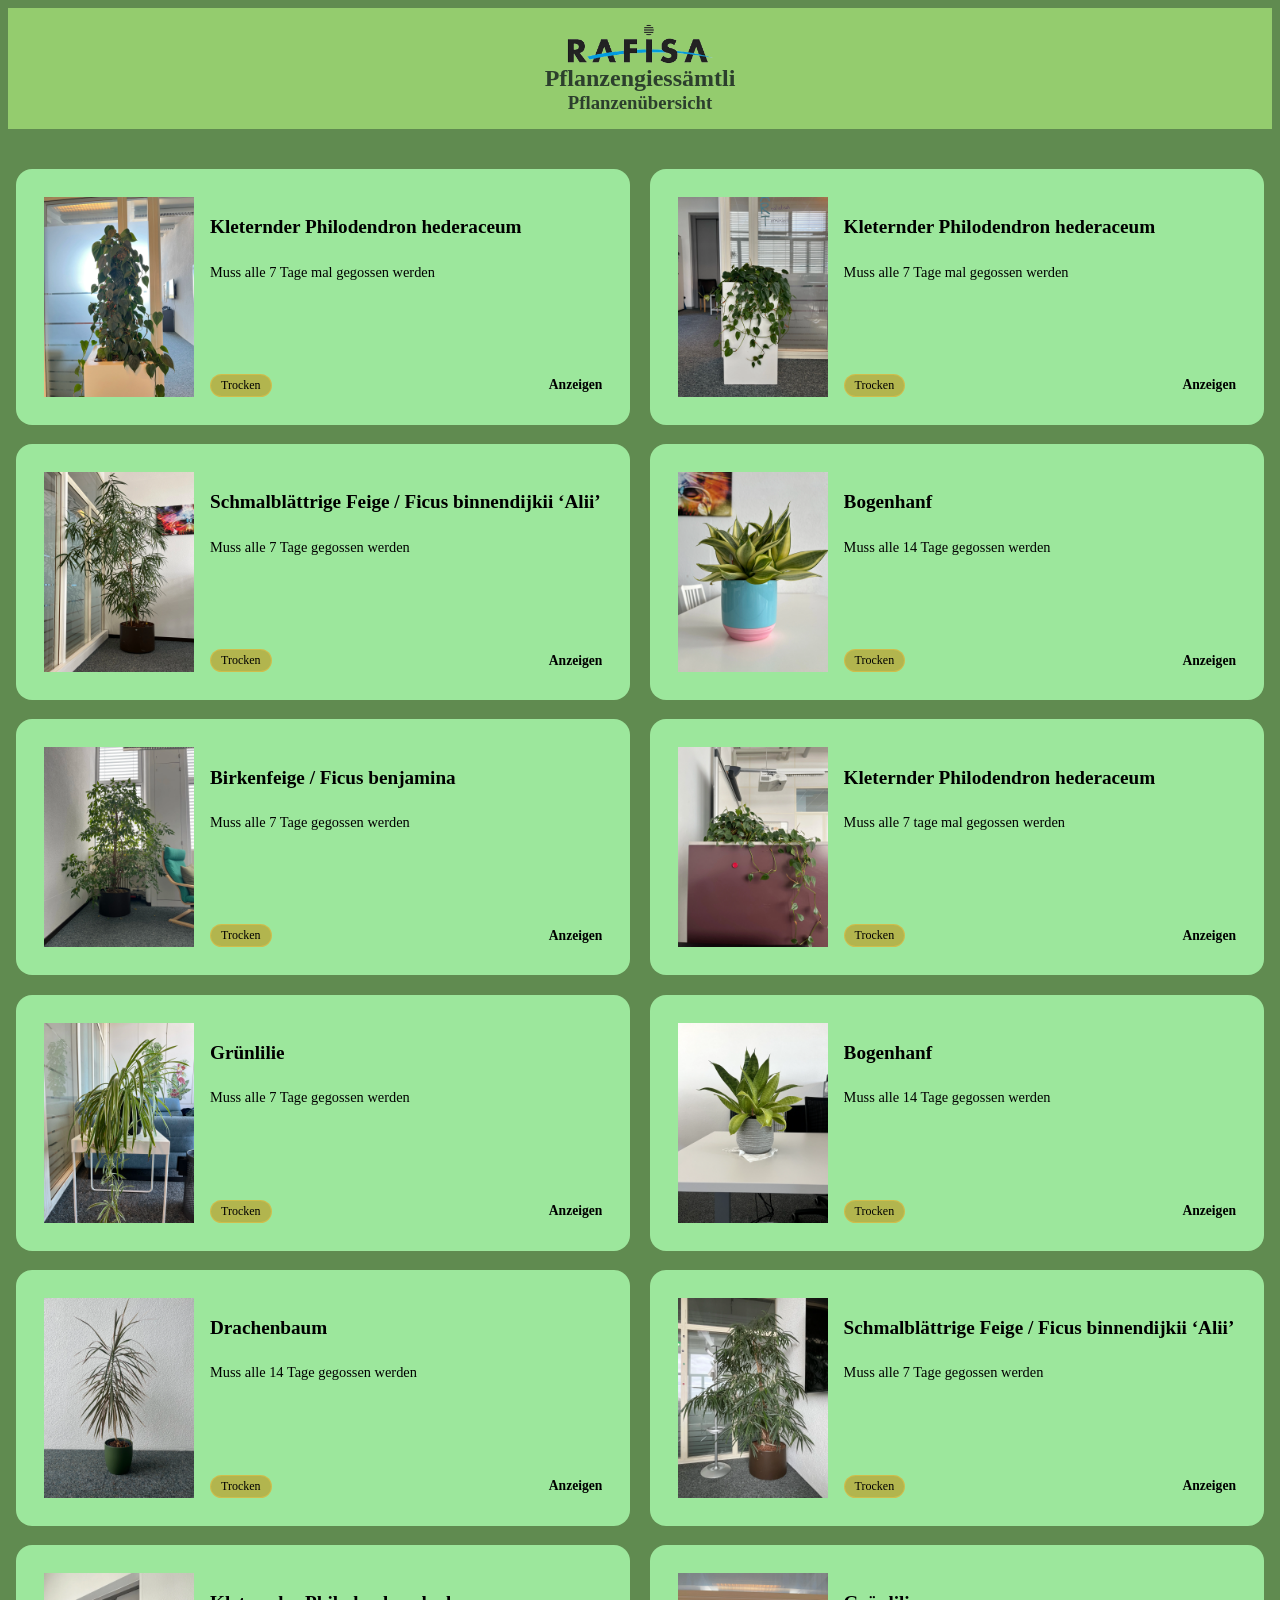
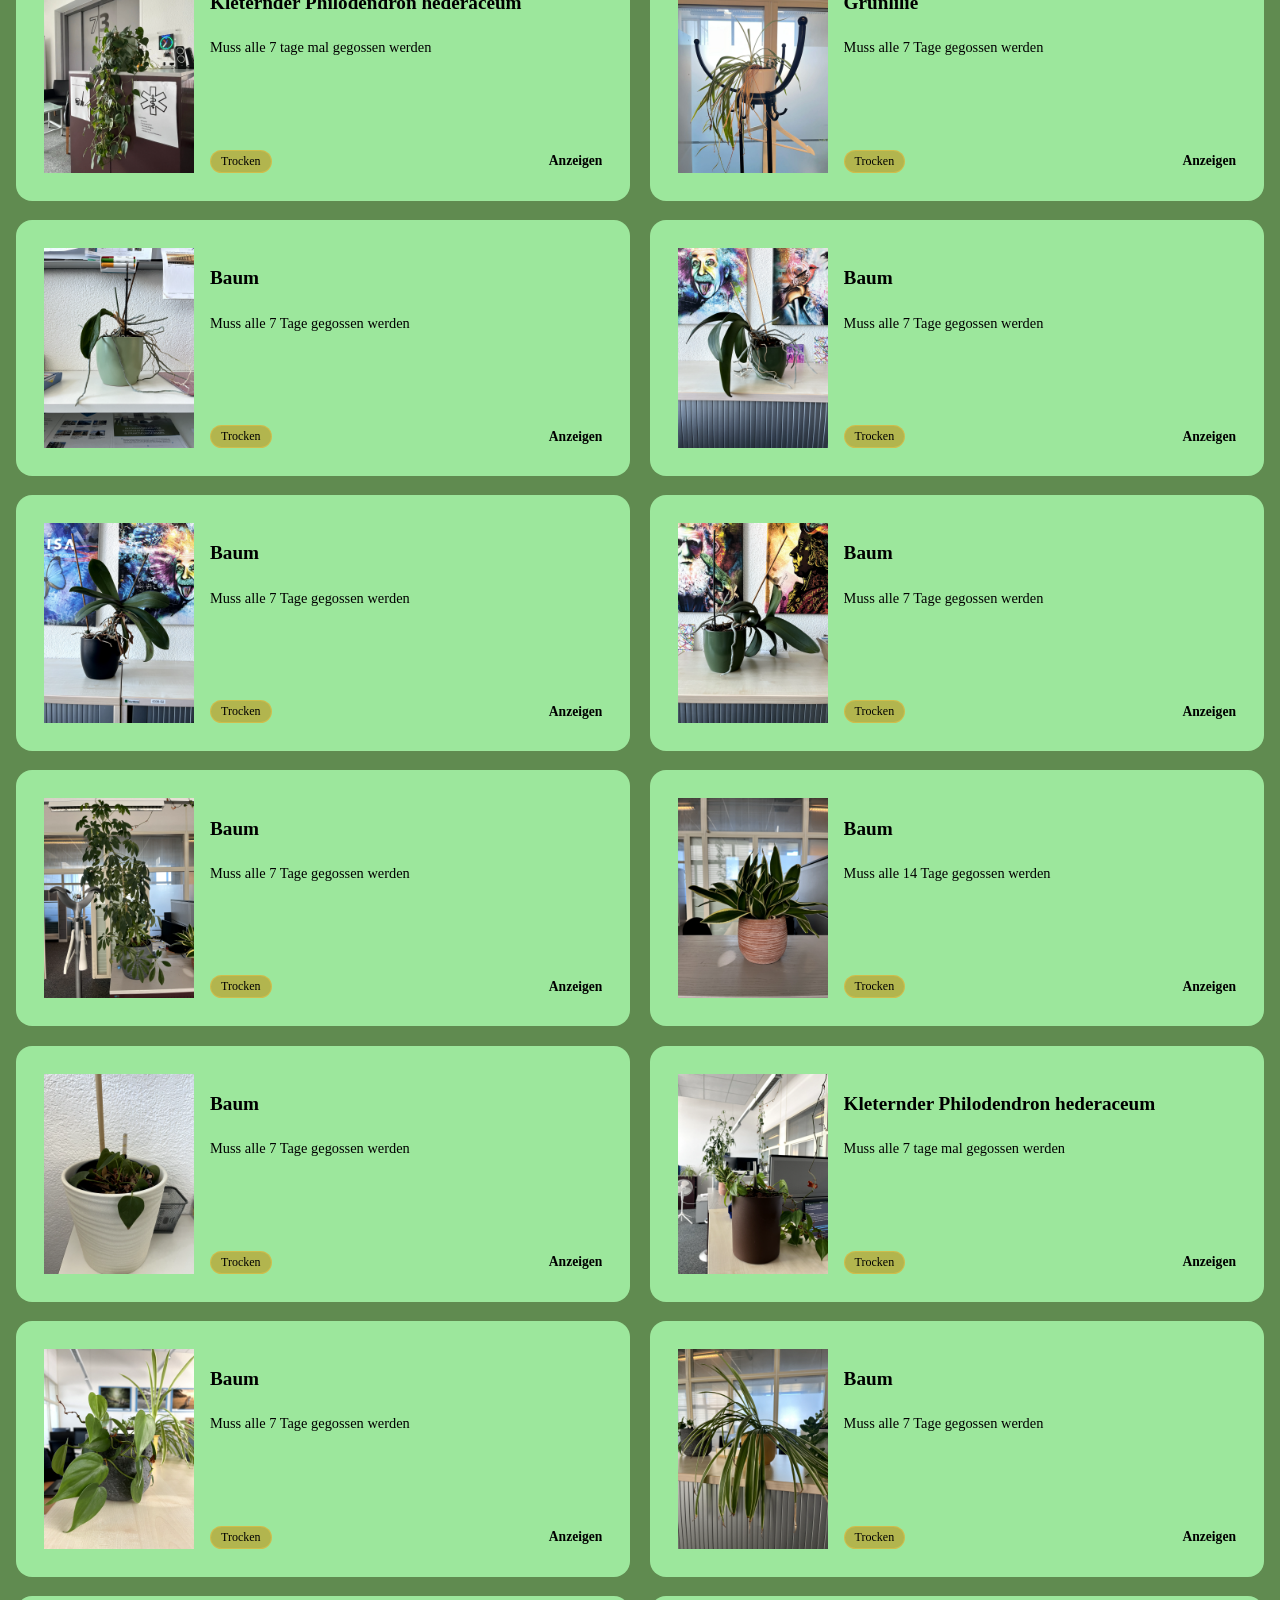
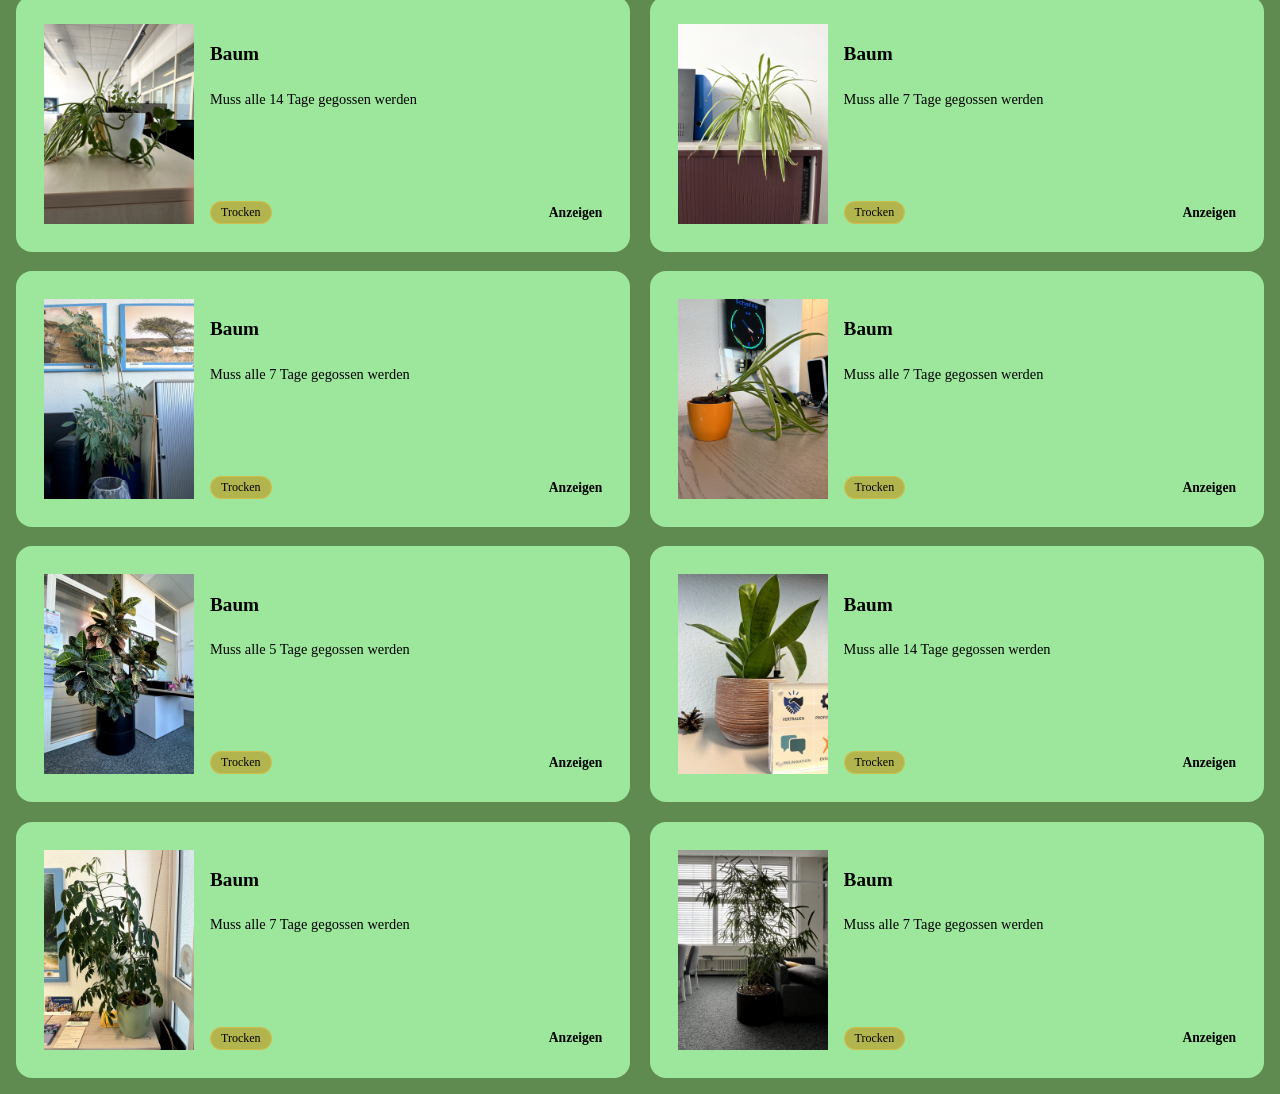
==== index.html @ 933c10b3 "Initial commit for backup and transfering" ====
<!DOCTYPE html>
<meta charset="UTF-8">
<meta name="viewport" content="width=device-width, initial-scale=0.85">
<html lang="de">
  <!-- links to the stylesheet and the js -->
<link rel="stylesheet" href="style.css">
<script src="script.js" defer></script>
<body>

    <div class="sticky-header">
        <img src="images-webp/rafisa.webp" width=200 class="center">
        <h2 class="center">Pflanzengiessämtli</h2>
        <h3 class="center">Pflanzenübersicht</h3>
    </div>

    <section>

    <div>
      <div class="cards-grid">

          <div class="card">
              <img src="images-webp/1.webp" width="150">
            <div class="card-text">
              <h3 class="card-title">Kleternder Philodendron hederaceum</h3>
                <p class="card-desc">Muss alle 7 Tage mal gegossen werden</p>
              <div class="card-footer">
                <span class="tag" id="1">No Data</span>
                <a class="card-link" href="pflanze-1.html">Anzeigen</a>
              </div>
            </div>
          </div>
        
          <div class="card">
              <img src="images-webp/2.webp" width="150">
            <div class="card-text">
              <h3 class="card-title">Kleternder Philodendron hederaceum</h3>
                <p class="card-desc">Muss alle 7 Tage mal gegossen werden</p>
              <div class="card-footer">
                <span class="tag" id="2">No Data</span>
                <a class="card-link" href="pflanze-1.html">Anzeigen</a>
              </div>
            </div>
          </div>
        
          <div class="card">
              <img src="images-webp/3.webp" width="150">
            <div class="card-text">
              <h3 class="card-title">Schmalblättrige Feige / Ficus binnendijkii ‘Alii’</h3>
                <p class="card-desc">Muss alle 7 Tage gegossen werden</p>
              <div class="card-footer">
                <span class="tag" id="3">No Data</span>
                <a class="card-link" href="pflanze-1.html">Anzeigen</a>
              </div>
            </div>
          </div>
                        
          <div class="card">
              <img src="images-webp/4.webp" width="150">
            <div class="card-text">
              <h3 class="card-title">Bogenhanf </h3>
                <p class="card-desc">Muss alle 14 Tage gegossen werden</p>
              <div class="card-footer">
                <span class="tag" id="4">No Data</span>
                <a class="card-link" href="pflanze-1.html">Anzeigen</a>
              </div>
            </div>
          </div>
                                     
          <div class="card">
              <img src="images-webp/5.webp" width="150">
            <div class="card-text">
              <h3 class="card-title">Birkenfeige / Ficus benjamina</h3>
                <p class="card-desc">Muss alle 7 Tage gegossen werden</p>
              <div class="card-footer">
                <span class="tag" id="5">No Data</span>
                <a class="card-link" href="pflanze-1.html">Anzeigen</a>
              </div>
            </div>
          </div>
                                     
          <div class="card">
              <img src="images-webp/6.webp" width="150">
            <div class="card-text">
              <h3 class="card-title">Kleternder Philodendron hederaceum</h3>
                <p class="card-desc">Muss alle 7 tage mal gegossen werden</p>
              <div class="card-footer">
                <span class="tag" id="6">No Data</span>
                <a class="card-link" href="pflanze-1.html">Anzeigen</a>
              </div>
            </div>
          </div>
                                     
          <div class="card">
              <img src="images-webp/7.webp" width="150">
            <div class="card-text">
              <h3 class="card-title">Grünlilie</h3>
                <p class="card-desc">Muss alle 7 Tage gegossen werden</p>
              <div class="card-footer">
                <span class="tag" id="7">No Data</span>
                <a class="card-link" href="pflanze-1.html">Anzeigen</a>
              </div>
            </div>
          </div>
                                     
          <div class="card">
              <img src="images-webp/8.webp" width="150">
            <div class="card-text">
              <h3 class="card-title">Bogenhanf</h3>
                <p class="card-desc">Muss alle 14 Tage gegossen werden</p>
              <div class="card-footer">
                <span class="tag" id="8">No Data</span>
                <a class="card-link" href="pflanze-1.html">Anzeigen</a>
              </div>
            </div>
          </div>
                                     
          <div class="card">
              <img src="images-webp/9.webp" width="150">
            <div class="card-text">
              <h3 class="card-title">Drachenbaum</h3>
                <p class="card-desc">Muss alle 14 Tage gegossen werden</p>
              <div class="card-footer">
                <span class="tag" id="9">No Data</span>
                <a class="card-link" href="pflanze-1.html">Anzeigen</a>
              </div>
            </div>
          </div>
                                     
          <div class="card">
              <img src="images-webp/10.webp" width="150">
            <div class="card-text">
              <h3 class="card-title">Schmalblättrige Feige / Ficus binnendijkii ‘Alii’</h3>
                <p class="card-desc">Muss alle 7 Tage gegossen werden</p>
              <div class="card-footer">
                <span class="tag" id="10">No Data</span>
                <a class="card-link" href="pflanze-1.html">Anzeigen</a>
              </div>
            </div>
          </div>
                                     
          <div class="card">
              <img src="images-webp/11.webp" width="150">
            <div class="card-text">
              <h3 class="card-title">Kleternder Philodendron hederaceum</h3>
                <p class="card-desc">Muss alle 7 tage mal gegossen werden</p>
              <div class="card-footer">
                <span class="tag" id="11">No Data</span>
                <a class="card-link" href="pflanze-1.html">Anzeigen</a>
              </div>
            </div>
          </div>
                                     
          <div class="card">
              <img src="images-webp/12.webp" width="150">
            <div class="card-text">
              <h3 class="card-title">Grünlilie</h3>
                <p class="card-desc">Muss alle 7 Tage gegossen werden</p>
              <div class="card-footer">
                <span class="tag" id="12">No Data</span>
                <a class="card-link" href="pflanze-1.html">Anzeigen</a>
              </div>
            </div>
          </div>
                                     
          <div class="card">
              <img src="images-webp/13.webp" width="150">
            <div class="card-text">
              <h3 class="card-title">Baum</h3>
                <p class="card-desc">Muss alle 7 Tage gegossen werden</p>
              <div class="card-footer">
                <span class="tag" id="13">No Data</span>
                <a class="card-link" href="pflanze-1.html">Anzeigen</a>
              </div>
            </div>
          </div>
                                     
          <div class="card">
              <img src="images-webp/14.webp" width="150">
            <div class="card-text">
              <h3 class="card-title">Baum</h3>
                <p class="card-desc">Muss alle 7 Tage gegossen werden</p>
              <div class="card-footer">
                <span class="tag" id="14">No Data</span>
                <a class="card-link" href="pflanze-1.html">Anzeigen</a>
              </div>
            </div>
          </div>
                                     
          <div class="card">
              <img src="images-webp/15.webp" width="150">
            <div class="card-text">
              <h3 class="card-title">Baum</h3>
                <p class="card-desc">Muss alle 7 Tage gegossen werden</p>
              <div class="card-footer">
                <span class="tag" id="15">No Data</span>
                <a class="card-link" href="pflanze-1.html">Anzeigen</a>
              </div>
            </div>
          </div>
                                     
          <div class="card">
              <img src="images-webp/16.webp" width="150">
            <div class="card-text">
              <h3 class="card-title">Baum</h3>
                <p class="card-desc">Muss alle 7 Tage gegossen werden</p>
              <div class="card-footer">
                <span class="tag" id="16">No Data</span>
                <a class="card-link" href="pflanze-1.html">Anzeigen</a>
              </div>
            </div>
          </div>
                                     
          <div class="card">
              <img src="images-webp/17.webp" width="150">
            <div class="card-text">
              <h3 class="card-title">Baum</h3>
                <p class="card-desc">Muss alle 7 Tage gegossen werden</p>
              <div class="card-footer">
                <span class="tag" id="17">No Data</span>
                <a class="card-link" href="pflanze-1.html">Anzeigen</a>
              </div>
            </div>
          </div>
                                     
          <div class="card">
              <img src="images-webp/18.webp" width="150">
            <div class="card-text">
              <h3 class="card-title">Baum</h3>
                <p class="card-desc">Muss alle 14 Tage gegossen werden</p>
              <div class="card-footer">
                <span class="tag" id="18">No Data</span>
                <a class="card-link" href="pflanze-1.html">Anzeigen</a>
              </div>
            </div>
          </div>
                                     
          <div class="card">
              <img src="images-webp/19.webp" width="150">
            <div class="card-text">
              <h3 class="card-title">Baum</h3>
                <p class="card-desc">Muss alle 7 Tage gegossen werden</p>
              <div class="card-footer">
                <span class="tag" id="19">No Data</span>
                <a class="card-link" href="pflanze-1.html">Anzeigen</a>
              </div>
            </div>
          </div>
                                     
          <div class="card">
              <img src="images-webp/20.webp" width="150">
            <div class="card-text">
              <h3 class="card-title">Kleternder Philodendron hederaceum</h3>
                <p class="card-desc">Muss alle 7 tage mal gegossen werden</p>
              <div class="card-footer">
                <span class="tag" id="20">No Data</span>
                <a class="card-link" href="pflanze-1.html">Anzeigen</a>
              </div>
            </div>
          </div>
                                     
          <div class="card">
              <img src="images-webp/21.webp" width="150">
            <div class="card-text">
              <h3 class="card-title">Baum</h3>
                <p class="card-desc">Muss alle 7 Tage gegossen werden</p>
              <div class="card-footer">
                <span class="tag" id="21">No Data</span>
                <a class="card-link" href="pflanze-1.html">Anzeigen</a>
              </div>
            </div>
          </div>
                                     
          <div class="card">
              <img src="images-webp/22.webp" width="150">
            <div class="card-text">
              <h3 class="card-title">Baum</h3>
                <p class="card-desc">Muss alle 7 Tage gegossen werden</p>
              <div class="card-footer">
                <span class="tag" id="22">No Data</span>
                <a class="card-link" href="pflanze-1.html">Anzeigen</a>
              </div>
            </div>
          </div>
                                     
          <div class="card">
              <img src="images-webp/23.webp" width="150">
            <div class="card-text">
              <h3 class="card-title">Baum</h3>
                <p class="card-desc">Muss alle 14 Tage gegossen werden</p>
              <div class="card-footer">
                <span class="tag" id="23">No Data</span>
                <a class="card-link" href="pflanze-1.html">Anzeigen</a>
              </div>
            </div>
          </div>
                                     
          <div class="card">
              <img src="images-webp/24.webp" width="150">
            <div class="card-text">
              <h3 class="card-title">Baum</h3>
                <p class="card-desc">Muss alle 7 Tage gegossen werden</p>
              <div class="card-footer">
                <span class="tag" id="24">No Data</span>
                <a class="card-link" href="pflanze-1.html">Anzeigen</a>
              </div>
            </div>
          </div>
                                     
          <div class="card">
              <img src="images-webp/25.webp" width="150">
            <div class="card-text">
              <h3 class="card-title">Baum</h3>
                <p class="card-desc">Muss alle 7 Tage gegossen werden</p>
              <div class="card-footer">
                <span class="tag" id="25">No Data</span>
                <a class="card-link" href="pflanze-1.html">Anzeigen</a>
              </div>
            </div>
          </div>
                                     
          <div class="card">
              <img src="images-webp/26.webp" width="150">
            <div class="card-text">
              <h3 class="card-title">Baum</h3>
                <p class="card-desc">Muss alle 7 Tage gegossen werden</p>
              <div class="card-footer">
                <span class="tag" id="26">No Data</span>
                <a class="card-link" href="pflanze-1.html">Anzeigen</a>
              </div>
            </div>
          </div>
                                     
          <div class="card">
              <img src="images-webp/27.webp" width="150">
            <div class="card-text">
              <h3 class="card-title">Baum</h3>
                <p class="card-desc">Muss alle 5 Tage gegossen werden</p>
              <div class="card-footer">
                <span class="tag" id="27">No Data</span>
                <a class="card-link" href="pflanze-1.html">Anzeigen</a>
              </div>
            </div>
          </div>
                                     
          <div class="card">
              <img src="images-webp/28.webp" width="150">
            <div class="card-text">
              <h3 class="card-title">Baum</h3>
                <p class="card-desc">Muss alle 14 Tage gegossen werden</p>
              <div class="card-footer">
                <span class="tag" id="28">No Data</span>
                <a class="card-link" href="pflanze-1.html">Anzeigen</a>
              </div>
            </div>
          </div>
                                     
          <div class="card">
              <img src="images-webp/29.webp" width="150">
            <div class="card-text">
              <h3 class="card-title">Baum</h3>
                <p class="card-desc">Muss alle 7 Tage gegossen werden</p>
              <div class="card-footer">
                <span class="tag" id="29">No Data</span>
                <a class="card-link" href="pflanze-1.html">Anzeigen</a>
              </div>
            </div>
          </div>
                                                  
          <div class="card">
              <img src="images-webp/30.webp" width="150">
            <div class="card-text">
              <h3 class="card-title">Baum</h3>
                <p class="card-desc">Muss alle 7 Tage gegossen werden</p>
              <div class="card-footer">
                <span class="tag" id="30">No Data</span>
                <a class="card-link" href="pflanze-1.html">Anzeigen</a>
              </div>
            </div>
          </div>
             
      </div>
      
    </section>
</body>
</html>
---- style.css ----
.card-text {
    background-color: rgb(156, 231, 156);
    margin-left: 1em;
    transition: all .3s;
    cursor: default;
    position: relative;
    overflow: hidden;
    display: flex;
    flex-direction: column;
    flex-grow: 1;
}

.cards-grid {
    display: grid;
    grid-template-columns: repeat(auto-fill, minmax(500px, 0.9fr));
    gap: 0.2em; 
}

.card::before {
    content: '';
    position: absolute; top: 0;
    left: 0;
    right: 0;
    height: 2px;
    background: linear-gradient(90deg, var(--neon), var(--neon3));
    transform: scaleX(0);
    transform-origin: left;
    transition: transform .3s;
}

.card:hover {
    transform: translateY(-4px); border-color: rgba(167,139,250,0.5);
    box-shadow: 0 16px 40px rgba(0,0,0,0.4);
}

.card:hover::before {
    transform: scaleX(1);
}

.card-title {
    font-size: 1.2rem;
    font-weight: 700;
    margin-bottom: 0.5rem;
}

.card-desc {
    color: var(--muted);
    font-size: 0.9rem;
    line-height: 1.6;
    margin-bottom: 1.25rem;
}

.card-footer {
    display: flex;
    align-items: center;
    justify-content: space-between;
    margin-top: auto;
}

.tag {
    font-size: 0.75rem;
    padding: 3px 10px;
    border-radius: 999px;
    background: rgba(167,139,250,0.15);
    border: 1px solid rgba(109, 65, 241, 0.486);
}

.tag.wet {
    background: rgba(17, 114, 224, 0.534);
    border-color: rgba(0, 17, 255, 0.432);
}

.tag.fine {
    background: rgba(31, 255, 42, 0.534);
    border-color: rgba(36, 196, 70, 0.432);
}

.tag.dry {
    background: rgba(197, 138, 10, 0.534);
    border-color: rgba(245, 199, 73, 0.432);
}

.card-link {
    color: var(--neon); text-decoration: none;
    font-size: 0.85rem;
    font-weight: 600;
    display: flex;
    align-items: center;
    gap: 4px;
    transition: gap .2s;
}

.card-link:hover {
    gap: 8px;
}

body{
    background-color: rgb(96, 139, 80);
}

.sticky-header {
  position: sticky;
  top: 0;
  background-color: #94cc6e;
  color: rgb(44, 63, 45);
  padding: 15px;
  z-index: 1000;
  margin-bottom: 2em;
}

.center{
    display: block;
    margin: 0 auto;
    text-align: center;
}

.card {
    background-color: rgb(156, 231, 156);
    border: 1px solid var(--card-border);
    border-radius: 16px;
    padding: 1.75rem;
    margin: 0.5em;
    transition: all .3s;
    cursor: default;
    position: relative;
    overflow: hidden;
    display: flex;
    flex-direction: grid;
}

.water-btn {
    border: rgba(0, 102, 255, 0.849);
    background-color: rgba(60, 140, 220, 0.63);
}

.water-btn:disabled {
    opacity: 0.6;
    cursor: wait;
}
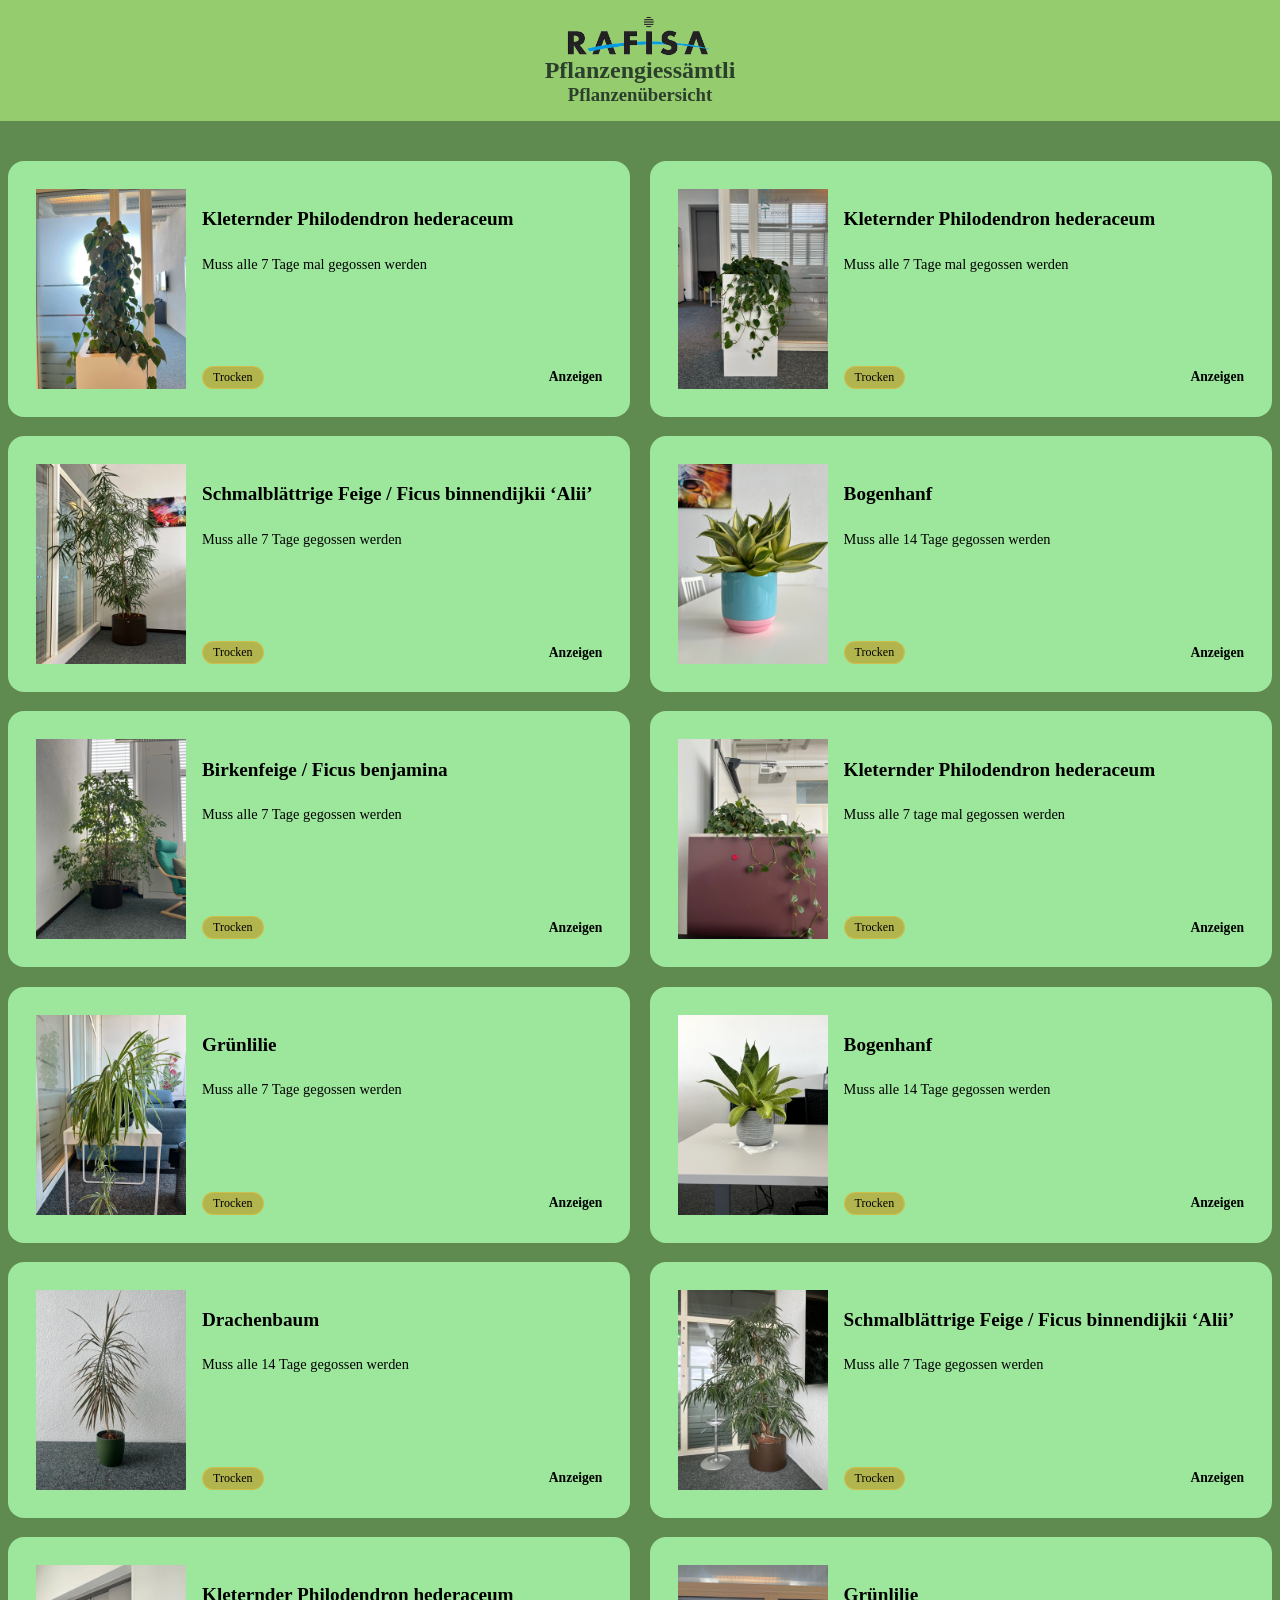
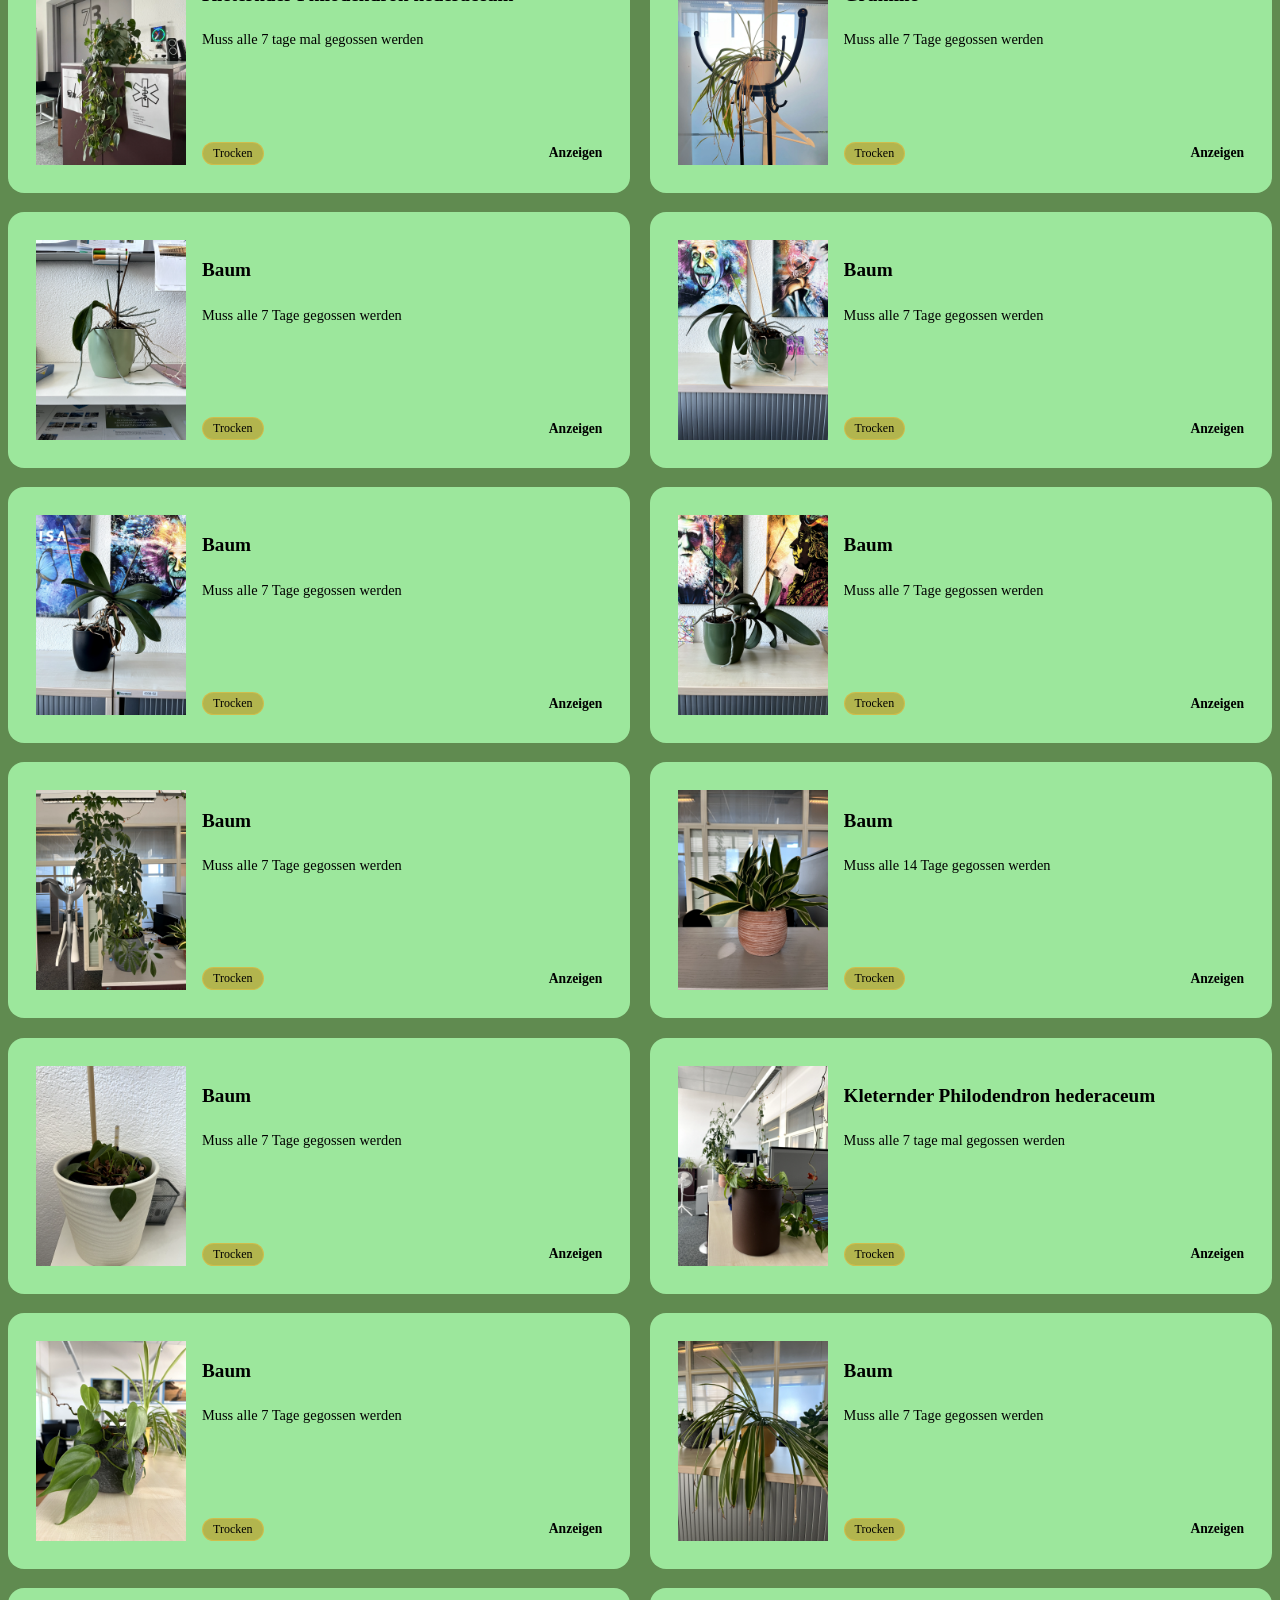
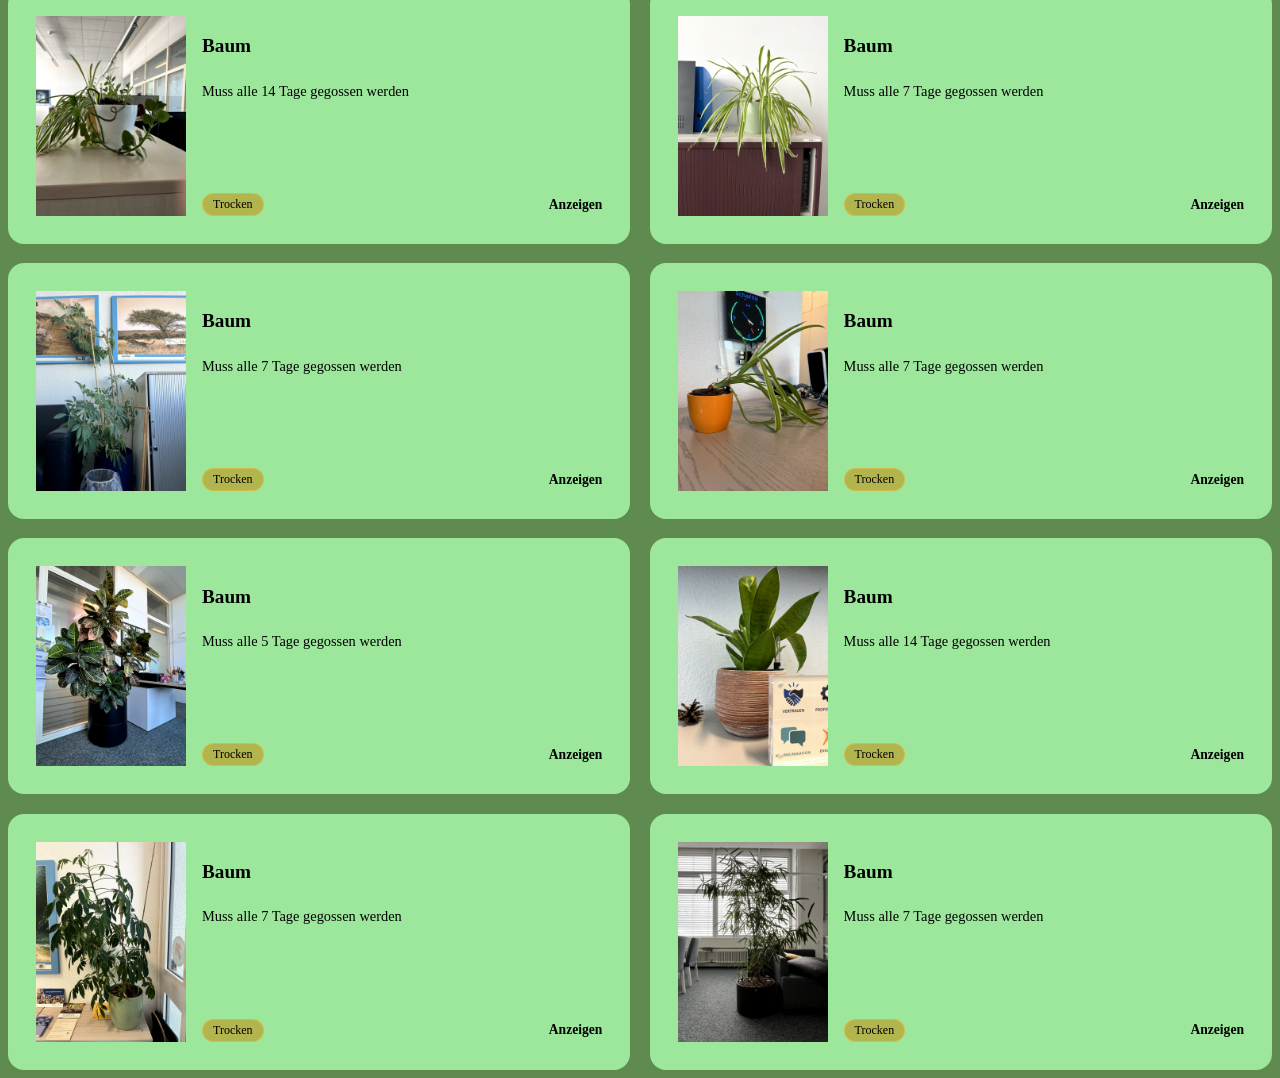
==== commit 14a5c64c: "small improvements and fixes" ====
--- a/index.html
+++ b/index.html
@@ -1,22 +1,22 @@
 <!DOCTYPE html>
 <meta charset="UTF-8">
-<meta name="viewport" content="width=device-width, initial-scale=0.85">
+<meta name="viewport" content="width=device-width, initial-scale=0.75">
 <html lang="de">
   <!-- links to the stylesheet and the js -->
 <link rel="stylesheet" href="style.css">
 <script src="script.js" defer></script>
 <body>
 
-    <div class="sticky-header">
-        <img src="images-webp/rafisa.webp" width=200 class="center">
-        <h2 class="center">Pflanzengiessämtli</h2>
-        <h3 class="center">Pflanzenübersicht</h3>
-    </div>
+<div class="sticky-header">
+    <img src="images-webp/rafisa.webp" width=200 class="center">
+    <h2 class="center">Pflanzengiessämtli</h2>
+    <h3 class="center">Pflanzenübersicht</h3>
+</div>
 
-    <section>
+  <section>
 
     <div>
-      <div class="cards-grid">
+      <div class="cards-grid" id="cards-grid">
 
           <div class="card">
               <img src="images-webp/1.webp" width="150">
@@ -25,7 +25,7 @@
                 <p class="card-desc">Muss alle 7 Tage mal gegossen werden</p>
               <div class="card-footer">
                 <span class="tag" id="1">No Data</span>
-                <a class="card-link" href="pflanze-1.html">Anzeigen</a>
+                <a class="card-link" href="pflanze.html?id=1">Anzeigen</a>
               </div>
             </div>
           </div>
@@ -37,7 +37,7 @@
                 <p class="card-desc">Muss alle 7 Tage mal gegossen werden</p>
               <div class="card-footer">
                 <span class="tag" id="2">No Data</span>
-                <a class="card-link" href="pflanze-1.html">Anzeigen</a>
+                <a class="card-link" href="pflanze.html?id=2">Anzeigen</a>
               </div>
             </div>
           </div>
@@ -49,7 +49,7 @@
                 <p class="card-desc">Muss alle 7 Tage gegossen werden</p>
               <div class="card-footer">
                 <span class="tag" id="3">No Data</span>
-                <a class="card-link" href="pflanze-1.html">Anzeigen</a>
+                <a class="card-link" href="pflanze.html?id=3">Anzeigen</a>
               </div>
             </div>
           </div>
@@ -61,7 +61,7 @@
                 <p class="card-desc">Muss alle 14 Tage gegossen werden</p>
               <div class="card-footer">
                 <span class="tag" id="4">No Data</span>
-                <a class="card-link" href="pflanze-1.html">Anzeigen</a>
+                <a class="card-link" href="pflanze.html?id=4">Anzeigen</a>
               </div>
             </div>
           </div>
@@ -73,7 +73,7 @@
                 <p class="card-desc">Muss alle 7 Tage gegossen werden</p>
               <div class="card-footer">
                 <span class="tag" id="5">No Data</span>
-                <a class="card-link" href="pflanze-1.html">Anzeigen</a>
+                <a class="card-link" href="pflanze.html?id=5">Anzeigen</a>
               </div>
             </div>
           </div>
@@ -85,7 +85,7 @@
                 <p class="card-desc">Muss alle 7 tage mal gegossen werden</p>
               <div class="card-footer">
                 <span class="tag" id="6">No Data</span>
-                <a class="card-link" href="pflanze-1.html">Anzeigen</a>
+                <a class="card-link" href="pflanze.html?id=6">Anzeigen</a>
               </div>
             </div>
           </div>
@@ -97,7 +97,7 @@
                 <p class="card-desc">Muss alle 7 Tage gegossen werden</p>
               <div class="card-footer">
                 <span class="tag" id="7">No Data</span>
-                <a class="card-link" href="pflanze-1.html">Anzeigen</a>
+                <a class="card-link" href="pflanze.html?id=7">Anzeigen</a>
               </div>
             </div>
           </div>
@@ -109,7 +109,7 @@
                 <p class="card-desc">Muss alle 14 Tage gegossen werden</p>
               <div class="card-footer">
                 <span class="tag" id="8">No Data</span>
-                <a class="card-link" href="pflanze-1.html">Anzeigen</a>
+                <a class="card-link" href="pflanze.html?id=8">Anzeigen</a>
               </div>
             </div>
           </div>
@@ -121,7 +121,7 @@
                 <p class="card-desc">Muss alle 14 Tage gegossen werden</p>
               <div class="card-footer">
                 <span class="tag" id="9">No Data</span>
-                <a class="card-link" href="pflanze-1.html">Anzeigen</a>
+                <a class="card-link" href="pflanze.html?id=9">Anzeigen</a>
               </div>
             </div>
           </div>
@@ -133,7 +133,7 @@
                 <p class="card-desc">Muss alle 7 Tage gegossen werden</p>
               <div class="card-footer">
                 <span class="tag" id="10">No Data</span>
-                <a class="card-link" href="pflanze-1.html">Anzeigen</a>
+                <a class="card-link" href="pflanze.html?id=10">Anzeigen</a>
               </div>
             </div>
           </div>
@@ -145,7 +145,7 @@
                 <p class="card-desc">Muss alle 7 tage mal gegossen werden</p>
               <div class="card-footer">
                 <span class="tag" id="11">No Data</span>
-                <a class="card-link" href="pflanze-1.html">Anzeigen</a>
+                <a class="card-link" href="pflanze.html?id=11">Anzeigen</a>
               </div>
             </div>
           </div>
@@ -157,7 +157,7 @@
                 <p class="card-desc">Muss alle 7 Tage gegossen werden</p>
               <div class="card-footer">
                 <span class="tag" id="12">No Data</span>
-                <a class="card-link" href="pflanze-1.html">Anzeigen</a>
+                <a class="card-link" href="pflanze.html?id=12">Anzeigen</a>
               </div>
             </div>
           </div>
@@ -169,7 +169,7 @@
                 <p class="card-desc">Muss alle 7 Tage gegossen werden</p>
               <div class="card-footer">
                 <span class="tag" id="13">No Data</span>
-                <a class="card-link" href="pflanze-1.html">Anzeigen</a>
+                <a class="card-link" href="pflanze.html?id=13">Anzeigen</a>
               </div>
             </div>
           </div>
@@ -181,7 +181,7 @@
                 <p class="card-desc">Muss alle 7 Tage gegossen werden</p>
               <div class="card-footer">
                 <span class="tag" id="14">No Data</span>
-                <a class="card-link" href="pflanze-1.html">Anzeigen</a>
+                <a class="card-link" href="pflanze.html?id=14">Anzeigen</a>
               </div>
             </div>
           </div>
@@ -193,7 +193,7 @@
                 <p class="card-desc">Muss alle 7 Tage gegossen werden</p>
               <div class="card-footer">
                 <span class="tag" id="15">No Data</span>
-                <a class="card-link" href="pflanze-1.html">Anzeigen</a>
+                <a class="card-link" href="pflanze.html?id=15">Anzeigen</a>
               </div>
             </div>
           </div>
@@ -205,7 +205,7 @@
                 <p class="card-desc">Muss alle 7 Tage gegossen werden</p>
               <div class="card-footer">
                 <span class="tag" id="16">No Data</span>
-                <a class="card-link" href="pflanze-1.html">Anzeigen</a>
+                <a class="card-link" href="pflanze.html?id=16">Anzeigen</a>
               </div>
             </div>
           </div>
@@ -217,7 +217,7 @@
                 <p class="card-desc">Muss alle 7 Tage gegossen werden</p>
               <div class="card-footer">
                 <span class="tag" id="17">No Data</span>
-                <a class="card-link" href="pflanze-1.html">Anzeigen</a>
+                <a class="card-link" href="pflanze.html?id=17">Anzeigen</a>
               </div>
             </div>
           </div>
@@ -229,7 +229,7 @@
                 <p class="card-desc">Muss alle 14 Tage gegossen werden</p>
               <div class="card-footer">
                 <span class="tag" id="18">No Data</span>
-                <a class="card-link" href="pflanze-1.html">Anzeigen</a>
+                <a class="card-link" href="pflanze.html?id=18">Anzeigen</a>
               </div>
             </div>
           </div>
@@ -241,7 +241,7 @@
                 <p class="card-desc">Muss alle 7 Tage gegossen werden</p>
               <div class="card-footer">
                 <span class="tag" id="19">No Data</span>
-                <a class="card-link" href="pflanze-1.html">Anzeigen</a>
+                <a class="card-link" href="pflanze.html?id=19">Anzeigen</a>
               </div>
             </div>
           </div>
@@ -253,7 +253,7 @@
                 <p class="card-desc">Muss alle 7 tage mal gegossen werden</p>
               <div class="card-footer">
                 <span class="tag" id="20">No Data</span>
-                <a class="card-link" href="pflanze-1.html">Anzeigen</a>
+                <a class="card-link" href="pflanze.html?id=20">Anzeigen</a>
               </div>
             </div>
           </div>
@@ -265,7 +265,7 @@
                 <p class="card-desc">Muss alle 7 Tage gegossen werden</p>
               <div class="card-footer">
                 <span class="tag" id="21">No Data</span>
-                <a class="card-link" href="pflanze-1.html">Anzeigen</a>
+                <a class="card-link" href="pflanze.html?id=21">Anzeigen</a>
               </div>
             </div>
           </div>
@@ -277,7 +277,7 @@
                 <p class="card-desc">Muss alle 7 Tage gegossen werden</p>
               <div class="card-footer">
                 <span class="tag" id="22">No Data</span>
-                <a class="card-link" href="pflanze-1.html">Anzeigen</a>
+                <a class="card-link" href="pflanze.html?id=22">Anzeigen</a>
               </div>
             </div>
           </div>
@@ -289,7 +289,7 @@
                 <p class="card-desc">Muss alle 14 Tage gegossen werden</p>
               <div class="card-footer">
                 <span class="tag" id="23">No Data</span>
-                <a class="card-link" href="pflanze-1.html">Anzeigen</a>
+                <a class="card-link" href="pflanze.html?id=23">Anzeigen</a>
               </div>
             </div>
           </div>
@@ -301,7 +301,7 @@
                 <p class="card-desc">Muss alle 7 Tage gegossen werden</p>
               <div class="card-footer">
                 <span class="tag" id="24">No Data</span>
-                <a class="card-link" href="pflanze-1.html">Anzeigen</a>
+                <a class="card-link" href="pflanze.html?id=24">Anzeigen</a>
               </div>
             </div>
           </div>
@@ -313,7 +313,7 @@
                 <p class="card-desc">Muss alle 7 Tage gegossen werden</p>
               <div class="card-footer">
                 <span class="tag" id="25">No Data</span>
-                <a class="card-link" href="pflanze-1.html">Anzeigen</a>
+                <a class="card-link" href="pflanze.html?id=25">Anzeigen</a>
               </div>
             </div>
           </div>
@@ -325,7 +325,7 @@
                 <p class="card-desc">Muss alle 7 Tage gegossen werden</p>
               <div class="card-footer">
                 <span class="tag" id="26">No Data</span>
-                <a class="card-link" href="pflanze-1.html">Anzeigen</a>
+                <a class="card-link" href="pflanze.html?id=26">Anzeigen</a>
               </div>
             </div>
           </div>
@@ -337,7 +337,7 @@
                 <p class="card-desc">Muss alle 5 Tage gegossen werden</p>
               <div class="card-footer">
                 <span class="tag" id="27">No Data</span>
-                <a class="card-link" href="pflanze-1.html">Anzeigen</a>
+                <a class="card-link" href="pflanze.html?id=27">Anzeigen</a>
               </div>
             </div>
           </div>
@@ -349,7 +349,7 @@
                 <p class="card-desc">Muss alle 14 Tage gegossen werden</p>
               <div class="card-footer">
                 <span class="tag" id="28">No Data</span>
-                <a class="card-link" href="pflanze-1.html">Anzeigen</a>
+                <a class="card-link" href="pflanze.html?id=28">Anzeigen</a>
               </div>
             </div>
           </div>
@@ -361,7 +361,7 @@
                 <p class="card-desc">Muss alle 7 Tage gegossen werden</p>
               <div class="card-footer">
                 <span class="tag" id="29">No Data</span>
-                <a class="card-link" href="pflanze-1.html">Anzeigen</a>
+                <a class="card-link" href="pflanze.html?id=29">Anzeigen</a>
               </div>
             </div>
           </div>
@@ -380,6 +380,6 @@
              
       </div>
       
-    </section>
+  </section>
 </body>
 </html>
--- a/style.css
+++ b/style.css
@@ -12,7 +12,7 @@
 
 .cards-grid {
     display: grid;
-    grid-template-columns: repeat(auto-fill, minmax(500px, 0.9fr));
+    grid-template-columns: repeat(auto-fill, minmax(500px, 1fr));
     gap: 0.2em; 
 }
 
@@ -29,7 +29,8 @@
 }
 
 .card:hover {
-    transform: translateY(-4px); border-color: rgba(167,139,250,0.5);
+    transform: translateY(-4px);
+    border-color: rgba(167,139,250,0.5);
     box-shadow: 0 16px 40px rgba(0,0,0,0.4);
 }
 
@@ -81,13 +82,14 @@
 }
 
 .card-link {
-    color: var(--neon); text-decoration: none;
+    text-decoration: none;
     font-size: 0.85rem;
     font-weight: 600;
     display: flex;
     align-items: center;
     gap: 4px;
     transition: gap .2s;
+    color:  rgb(0, 0, 0);
 }
 
 .card-link:hover {
@@ -96,6 +98,7 @@
 
 body{
     background-color: rgb(96, 139, 80);
+    margin: 0;
 }
 
 .sticky-header {
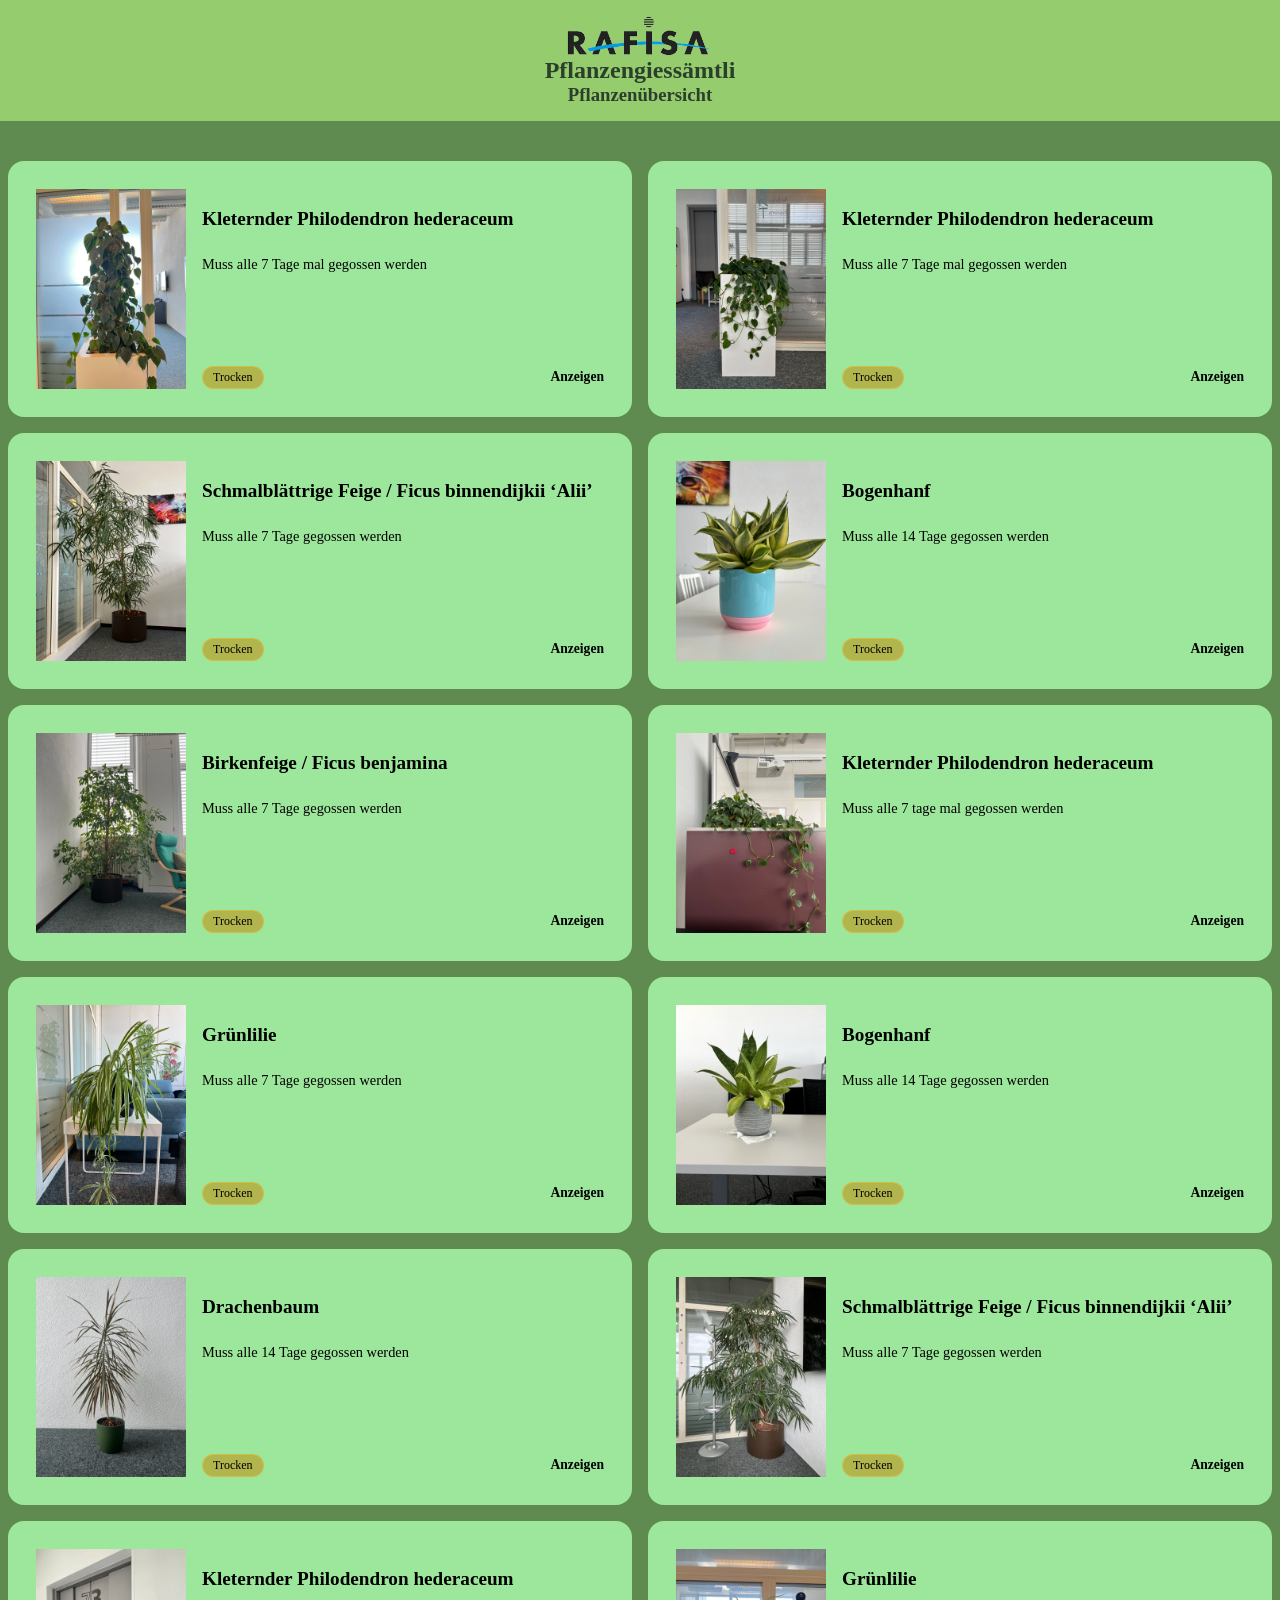
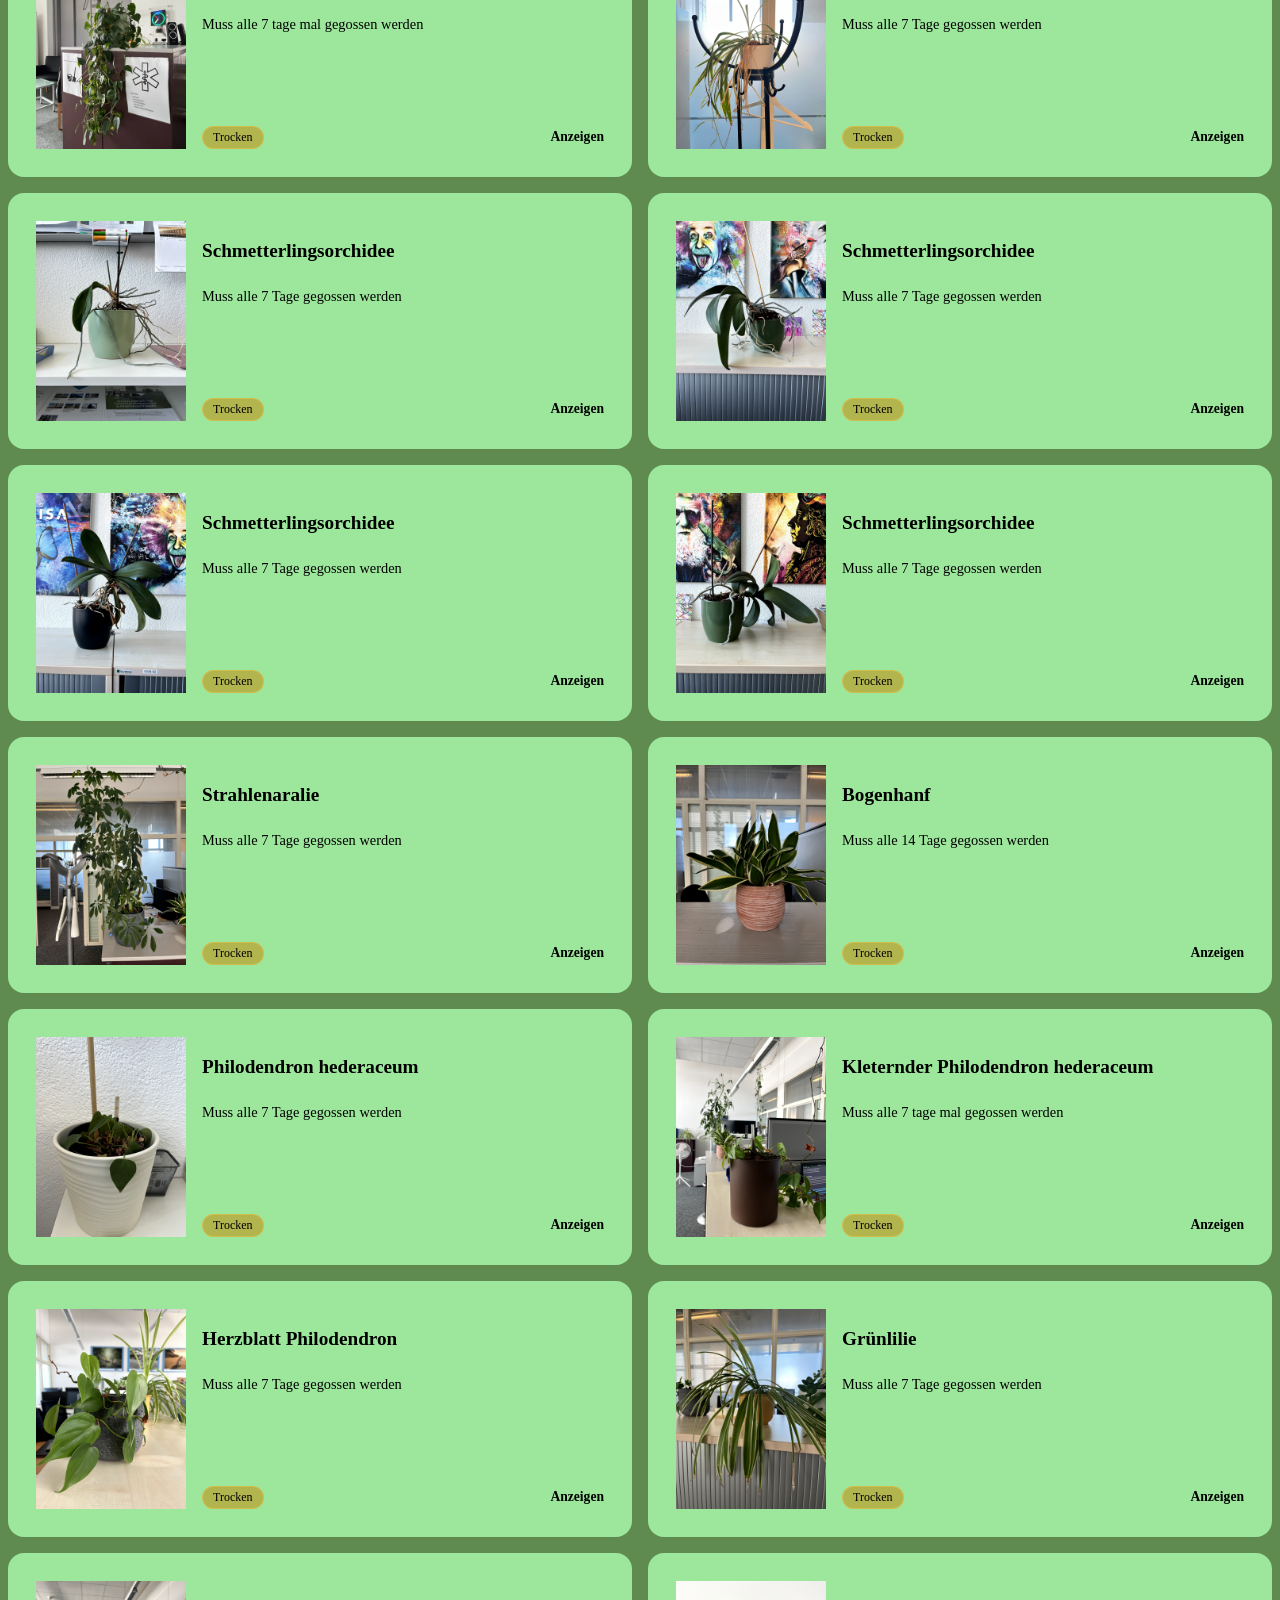
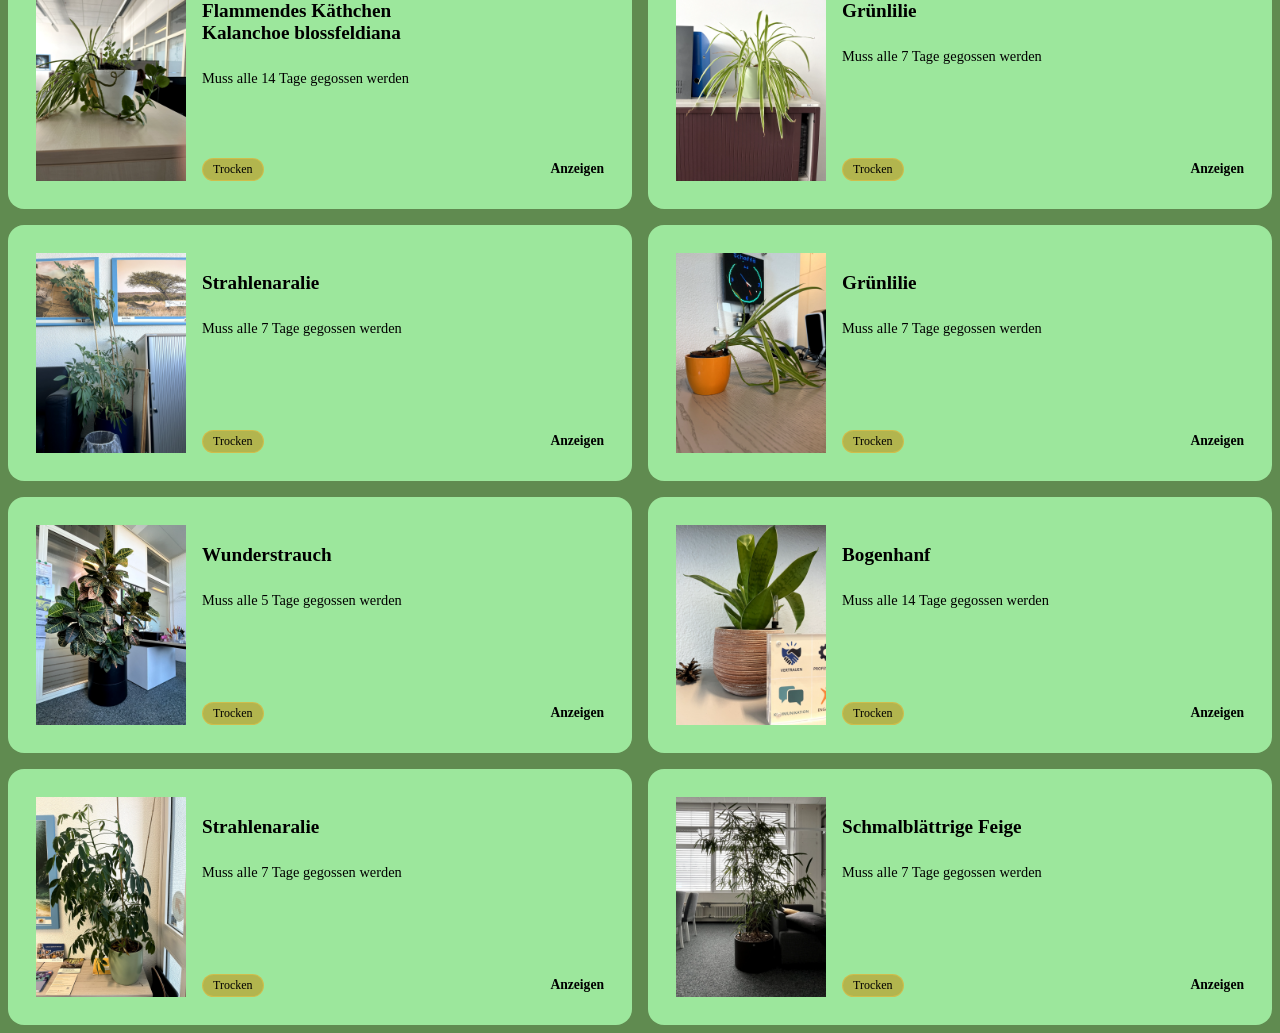
==== commit b6b0ff78: "first functional version" ====
--- a/index.html
+++ b/index.html
@@ -165,7 +165,7 @@
           <div class="card">
               <img src="images-webp/13.webp" width="150">
             <div class="card-text">
-              <h3 class="card-title">Baum</h3>
+              <h3 class="card-title">Schmetterlingsorchidee</h3>
                 <p class="card-desc">Muss alle 7 Tage gegossen werden</p>
               <div class="card-footer">
                 <span class="tag" id="13">No Data</span>
@@ -177,7 +177,7 @@
           <div class="card">
               <img src="images-webp/14.webp" width="150">
             <div class="card-text">
-              <h3 class="card-title">Baum</h3>
+              <h3 class="card-title">Schmetterlingsorchidee</h3>
                 <p class="card-desc">Muss alle 7 Tage gegossen werden</p>
               <div class="card-footer">
                 <span class="tag" id="14">No Data</span>
@@ -189,7 +189,7 @@
           <div class="card">
               <img src="images-webp/15.webp" width="150">
             <div class="card-text">
-              <h3 class="card-title">Baum</h3>
+              <h3 class="card-title">Schmetterlingsorchidee</h3>
                 <p class="card-desc">Muss alle 7 Tage gegossen werden</p>
               <div class="card-footer">
                 <span class="tag" id="15">No Data</span>
@@ -201,7 +201,7 @@
           <div class="card">
               <img src="images-webp/16.webp" width="150">
             <div class="card-text">
-              <h3 class="card-title">Baum</h3>
+              <h3 class="card-title">Schmetterlingsorchidee</h3>
                 <p class="card-desc">Muss alle 7 Tage gegossen werden</p>
               <div class="card-footer">
                 <span class="tag" id="16">No Data</span>
@@ -213,7 +213,7 @@
           <div class="card">
               <img src="images-webp/17.webp" width="150">
             <div class="card-text">
-              <h3 class="card-title">Baum</h3>
+              <h3 class="card-title">Strahlenaralie</h3>
                 <p class="card-desc">Muss alle 7 Tage gegossen werden</p>
               <div class="card-footer">
                 <span class="tag" id="17">No Data</span>
@@ -225,7 +225,7 @@
           <div class="card">
               <img src="images-webp/18.webp" width="150">
             <div class="card-text">
-              <h3 class="card-title">Baum</h3>
+              <h3 class="card-title">Bogenhanf</h3>
                 <p class="card-desc">Muss alle 14 Tage gegossen werden</p>
               <div class="card-footer">
                 <span class="tag" id="18">No Data</span>
@@ -237,7 +237,7 @@
           <div class="card">
               <img src="images-webp/19.webp" width="150">
             <div class="card-text">
-              <h3 class="card-title">Baum</h3>
+              <h3 class="card-title"> Philodendron hederaceum</h3>
                 <p class="card-desc">Muss alle 7 Tage gegossen werden</p>
               <div class="card-footer">
                 <span class="tag" id="19">No Data</span>
@@ -261,7 +261,7 @@
           <div class="card">
               <img src="images-webp/21.webp" width="150">
             <div class="card-text">
-              <h3 class="card-title">Baum</h3>
+              <h3 class="card-title"> Herzblatt Philodendron</h3>
                 <p class="card-desc">Muss alle 7 Tage gegossen werden</p>
               <div class="card-footer">
                 <span class="tag" id="21">No Data</span>
@@ -273,7 +273,7 @@
           <div class="card">
               <img src="images-webp/22.webp" width="150">
             <div class="card-text">
-              <h3 class="card-title">Baum</h3>
+              <h3 class="card-title">Grünlilie</h3>
                 <p class="card-desc">Muss alle 7 Tage gegossen werden</p>
               <div class="card-footer">
                 <span class="tag" id="22">No Data</span>
@@ -285,7 +285,7 @@
           <div class="card">
               <img src="images-webp/23.webp" width="150">
             <div class="card-text">
-              <h3 class="card-title">Baum</h3>
+              <h3 class="card-title">Flammendes Käthchen<br>Kalanchoe blossfeldiana </h3>
                 <p class="card-desc">Muss alle 14 Tage gegossen werden</p>
               <div class="card-footer">
                 <span class="tag" id="23">No Data</span>
@@ -293,11 +293,11 @@
               </div>
             </div>
           </div>
-                                     
+                    
           <div class="card">
               <img src="images-webp/24.webp" width="150">
             <div class="card-text">
-              <h3 class="card-title">Baum</h3>
+              <h3 class="card-title">Grünlilie</h3>
                 <p class="card-desc">Muss alle 7 Tage gegossen werden</p>
               <div class="card-footer">
                 <span class="tag" id="24">No Data</span>
@@ -305,11 +305,11 @@
               </div>
             </div>
           </div>
-                                     
+                                               
           <div class="card">
               <img src="images-webp/25.webp" width="150">
             <div class="card-text">
-              <h3 class="card-title">Baum</h3>
+              <h3 class="card-title">Strahlenaralie</h3>
                 <p class="card-desc">Muss alle 7 Tage gegossen werden</p>
               <div class="card-footer">
                 <span class="tag" id="25">No Data</span>
@@ -321,7 +321,7 @@
           <div class="card">
               <img src="images-webp/26.webp" width="150">
             <div class="card-text">
-              <h3 class="card-title">Baum</h3>
+              <h3 class="card-title">Grünlilie</h3>
                 <p class="card-desc">Muss alle 7 Tage gegossen werden</p>
               <div class="card-footer">
                 <span class="tag" id="26">No Data</span>
@@ -333,7 +333,7 @@
           <div class="card">
               <img src="images-webp/27.webp" width="150">
             <div class="card-text">
-              <h3 class="card-title">Baum</h3>
+              <h3 class="card-title">Wunderstrauch</h3>
                 <p class="card-desc">Muss alle 5 Tage gegossen werden</p>
               <div class="card-footer">
                 <span class="tag" id="27">No Data</span>
@@ -345,7 +345,7 @@
           <div class="card">
               <img src="images-webp/28.webp" width="150">
             <div class="card-text">
-              <h3 class="card-title">Baum</h3>
+              <h3 class="card-title">Bogenhanf</h3>
                 <p class="card-desc">Muss alle 14 Tage gegossen werden</p>
               <div class="card-footer">
                 <span class="tag" id="28">No Data</span>
@@ -357,7 +357,7 @@
           <div class="card">
               <img src="images-webp/29.webp" width="150">
             <div class="card-text">
-              <h3 class="card-title">Baum</h3>
+              <h3 class="card-title">Strahlenaralie</h3>
                 <p class="card-desc">Muss alle 7 Tage gegossen werden</p>
               <div class="card-footer">
                 <span class="tag" id="29">No Data</span>
@@ -369,11 +369,11 @@
           <div class="card">
               <img src="images-webp/30.webp" width="150">
             <div class="card-text">
-              <h3 class="card-title">Baum</h3>
+              <h3 class="card-title">Schmalblättrige Feige</h3>
                 <p class="card-desc">Muss alle 7 Tage gegossen werden</p>
               <div class="card-footer">
                 <span class="tag" id="30">No Data</span>
-                <a class="card-link" href="pflanze-1.html">Anzeigen</a>
+                <a class="card-link" href="pflanze.html?id=30">Anzeigen</a>
               </div>
             </div>
           </div>
--- a/style.css
+++ b/style.css
@@ -13,16 +13,16 @@
 .cards-grid {
     display: grid;
     grid-template-columns: repeat(auto-fill, minmax(500px, 1fr));
-    gap: 0.2em; 
 }
 
 .card::before {
     content: '';
-    position: absolute; top: 0;
+    position: absolute;
+    top: 0;
     left: 0;
     right: 0;
     height: 2px;
-    background: linear-gradient(90deg, var(--neon), var(--neon3));
+    background: linear-gradient();
     transform: scaleX(0);
     transform-origin: left;
     transition: transform .3s;
@@ -79,6 +79,18 @@
 .tag.dry {
     background: rgba(197, 138, 10, 0.534);
     border-color: rgba(245, 199, 73, 0.432);
+}
+
+.card:has(.tag.wet)::before {
+    background: rgba(17, 114, 224, 0.534);
+}
+
+.card:has(.tag.fine)::before {
+    background: rgba(31, 255, 42, 0.534);
+}
+
+.card:has(.tag.dry)::before {
+    background: rgba(197, 138, 10, 0.534);
 }
 
 .card-link {
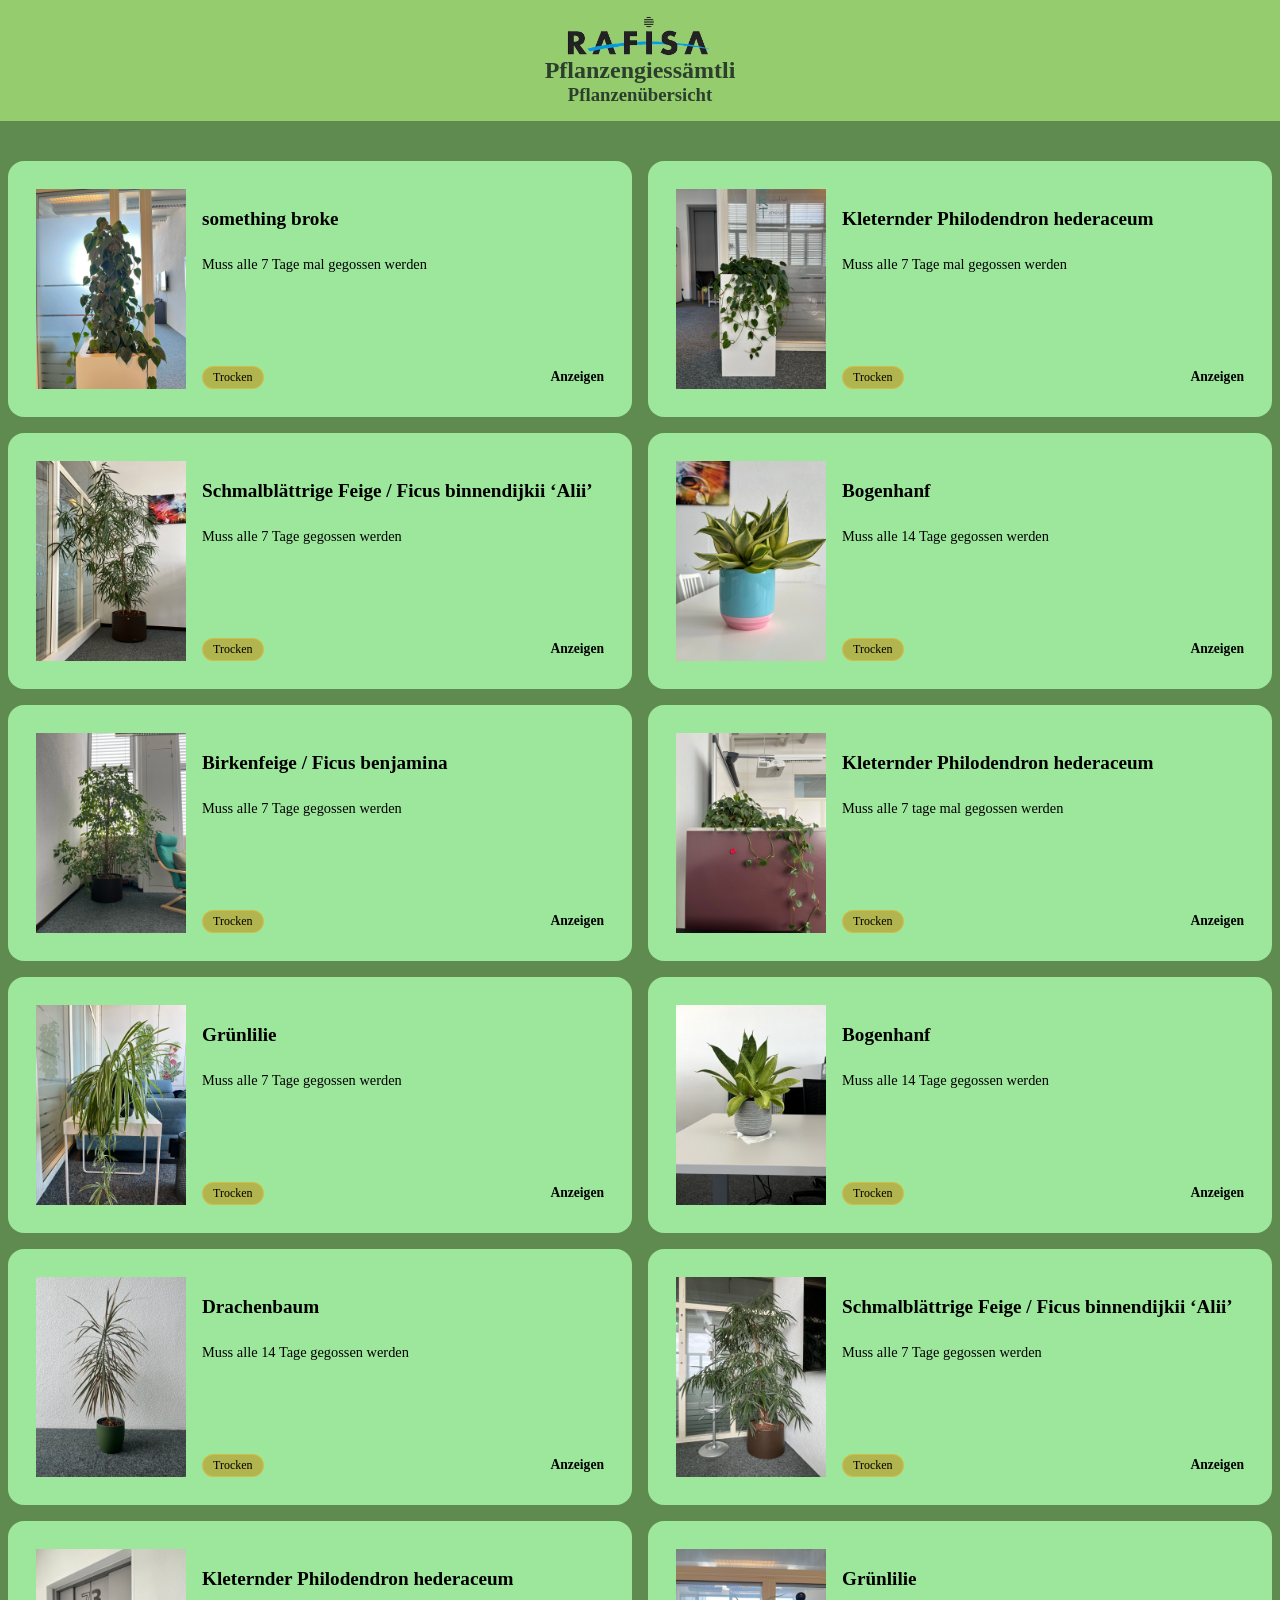
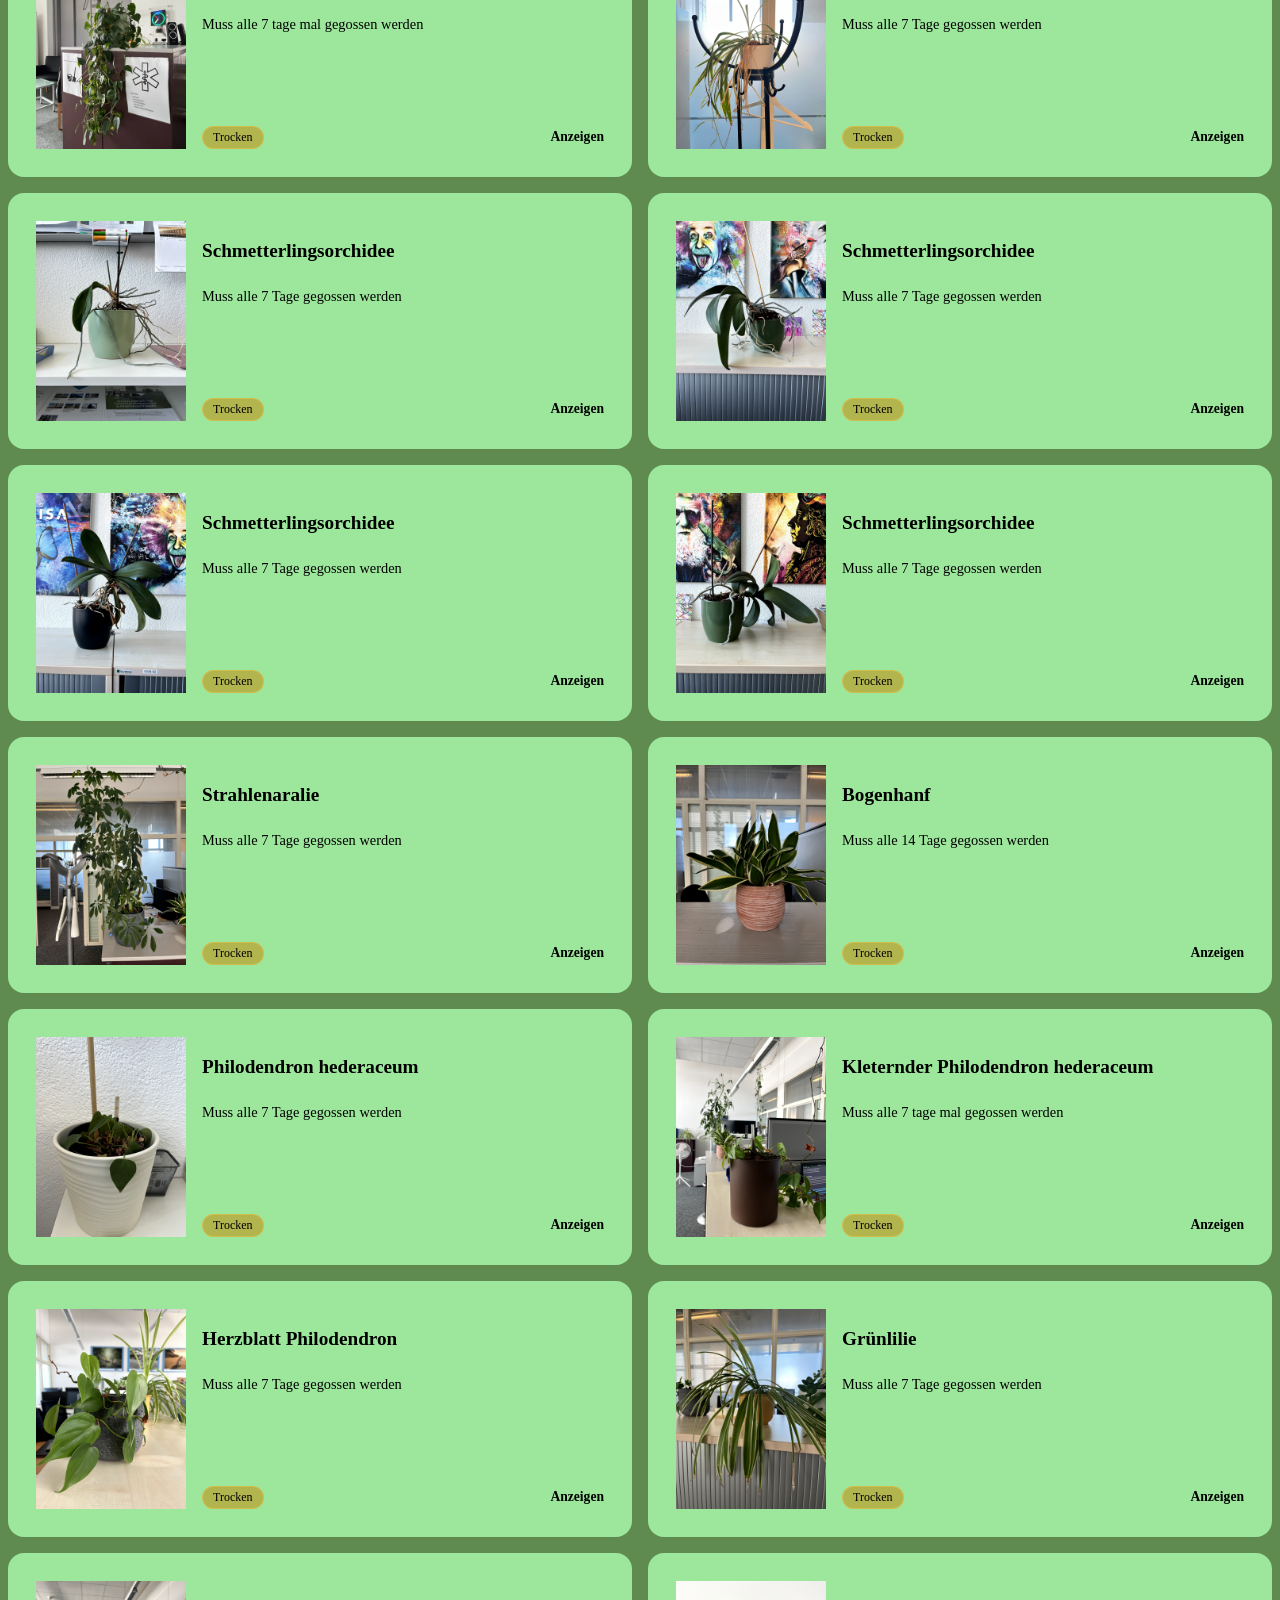
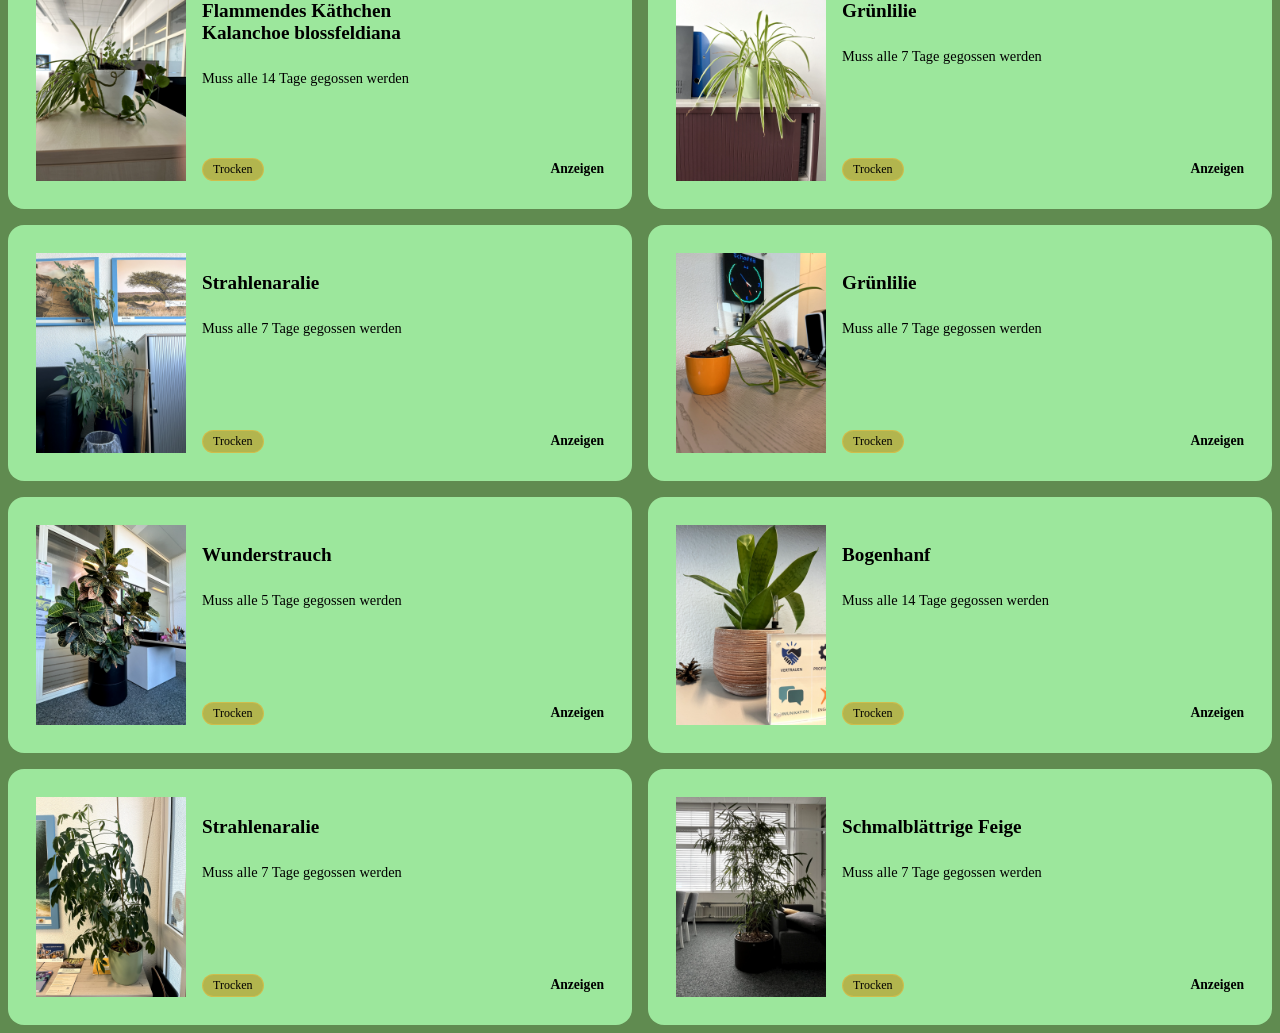
==== commit 707f2255: "improvements and bugfixes" ====
--- a/index.html
+++ b/index.html
@@ -19,10 +19,10 @@
       <div class="cards-grid" id="cards-grid">
 
           <div class="card">
-              <img src="images-webp/1.webp" width="150">
-            <div class="card-text">
-              <h3 class="card-title">Kleternder Philodendron hederaceum</h3>
-                <p class="card-desc">Muss alle 7 Tage mal gegossen werden</p>
+              <img id="71" src="images-webp/1.webp" width="150">
+            <div class="card-text">
+              <h3 id="81" class="card-title">something broke</h3>
+                <p id="91" class="card-desc">Muss alle 7 Tage mal gegossen werden</p>
               <div class="card-footer">
                 <span class="tag" id="1">No Data</span>
                 <a class="card-link" href="pflanze.html?id=1">Anzeigen</a>
@@ -31,10 +31,10 @@
           </div>
         
           <div class="card">
-              <img src="images-webp/2.webp" width="150">
-            <div class="card-text">
-              <h3 class="card-title">Kleternder Philodendron hederaceum</h3>
-                <p class="card-desc">Muss alle 7 Tage mal gegossen werden</p>
+              <img id="72" src="images-webp/2.webp" width="150">
+            <div class="card-text">
+              <h3 id="82" class="card-title">Kleternder Philodendron hederaceum</h3>
+                <p id="92" class="card-desc">Muss alle 7 Tage mal gegossen werden</p>
               <div class="card-footer">
                 <span class="tag" id="2">No Data</span>
                 <a class="card-link" href="pflanze.html?id=2">Anzeigen</a>
@@ -43,250 +43,250 @@
           </div>
         
           <div class="card">
-              <img src="images-webp/3.webp" width="150">
-            <div class="card-text">
-              <h3 class="card-title">Schmalblättrige Feige / Ficus binnendijkii ‘Alii’</h3>
-                <p class="card-desc">Muss alle 7 Tage gegossen werden</p>
+              <img id="73" src="images-webp/3.webp" width="150">
+            <div class="card-text">
+              <h3 id="83" class="card-title">Schmalblättrige Feige / Ficus binnendijkii ‘Alii’</h3>
+                <p id="93" class="card-desc">Muss alle 7 Tage gegossen werden</p>
               <div class="card-footer">
                 <span class="tag" id="3">No Data</span>
                 <a class="card-link" href="pflanze.html?id=3">Anzeigen</a>
               </div>
             </div>
           </div>
-                        
-          <div class="card">
-              <img src="images-webp/4.webp" width="150">
-            <div class="card-text">
-              <h3 class="card-title">Bogenhanf </h3>
-                <p class="card-desc">Muss alle 14 Tage gegossen werden</p>
+        
+          <div class="card">
+              <img id="74" src="images-webp/4.webp" width="150">
+            <div class="card-text">
+              <h3 id="84" class="card-title">Bogenhanf </h3>
+                <p id="94" class="card-desc">Muss alle 14 Tage gegossen werden</p>
               <div class="card-footer">
                 <span class="tag" id="4">No Data</span>
                 <a class="card-link" href="pflanze.html?id=4">Anzeigen</a>
               </div>
             </div>
           </div>
-                                     
-          <div class="card">
-              <img src="images-webp/5.webp" width="150">
-            <div class="card-text">
-              <h3 class="card-title">Birkenfeige / Ficus benjamina</h3>
-                <p class="card-desc">Muss alle 7 Tage gegossen werden</p>
+        
+          <div class="card">
+              <img id="75" src="images-webp/5.webp" width="150">
+            <div class="card-text">
+              <h3 id="85" class="card-title">Birkenfeige / Ficus benjamina</h3>
+                <p id="95" class="card-desc">Muss alle 7 Tage gegossen werden</p>
               <div class="card-footer">
                 <span class="tag" id="5">No Data</span>
                 <a class="card-link" href="pflanze.html?id=5">Anzeigen</a>
               </div>
             </div>
           </div>
-                                     
-          <div class="card">
-              <img src="images-webp/6.webp" width="150">
-            <div class="card-text">
-              <h3 class="card-title">Kleternder Philodendron hederaceum</h3>
-                <p class="card-desc">Muss alle 7 tage mal gegossen werden</p>
+        
+          <div class="card">
+              <img id="76" src="images-webp/6.webp" width="150">
+            <div class="card-text">
+              <h3 id="86" class="card-title">Kleternder Philodendron hederaceum</h3>
+                <p id="96" class="card-desc">Muss alle 7 tage mal gegossen werden</p>
               <div class="card-footer">
                 <span class="tag" id="6">No Data</span>
                 <a class="card-link" href="pflanze.html?id=6">Anzeigen</a>
               </div>
             </div>
           </div>
-                                     
-          <div class="card">
-              <img src="images-webp/7.webp" width="150">
-            <div class="card-text">
-              <h3 class="card-title">Grünlilie</h3>
-                <p class="card-desc">Muss alle 7 Tage gegossen werden</p>
+        
+          <div class="card">
+              <img id="77" src="images-webp/7.webp" width="150">
+            <div class="card-text">
+              <h3 id="87" class="card-title">Grünlilie</h3>
+                <p id="97" class="card-desc">Muss alle 7 Tage gegossen werden</p>
               <div class="card-footer">
                 <span class="tag" id="7">No Data</span>
                 <a class="card-link" href="pflanze.html?id=7">Anzeigen</a>
               </div>
             </div>
           </div>
-                                     
-          <div class="card">
-              <img src="images-webp/8.webp" width="150">
-            <div class="card-text">
-              <h3 class="card-title">Bogenhanf</h3>
-                <p class="card-desc">Muss alle 14 Tage gegossen werden</p>
+        
+          <div class="card">
+              <img id="78" src="images-webp/8.webp" width="150">
+            <div class="card-text">
+              <h3 id="88" class="card-title">Bogenhanf</h3>
+                <p id="98" class="card-desc">Muss alle 14 Tage gegossen werden</p>
               <div class="card-footer">
                 <span class="tag" id="8">No Data</span>
                 <a class="card-link" href="pflanze.html?id=8">Anzeigen</a>
               </div>
             </div>
           </div>
-                                     
-          <div class="card">
-              <img src="images-webp/9.webp" width="150">
-            <div class="card-text">
-              <h3 class="card-title">Drachenbaum</h3>
-                <p class="card-desc">Muss alle 14 Tage gegossen werden</p>
+        
+          <div class="card">
+              <img id="79" src="images-webp/9.webp" width="150">
+            <div class="card-text">
+              <h3 id="89" class="card-title">Drachenbaum</h3>
+                <p id="99" class="card-desc">Muss alle 14 Tage gegossen werden</p>
               <div class="card-footer">
                 <span class="tag" id="9">No Data</span>
                 <a class="card-link" href="pflanze.html?id=9">Anzeigen</a>
               </div>
             </div>
           </div>
-                                     
-          <div class="card">
-              <img src="images-webp/10.webp" width="150">
-            <div class="card-text">
-              <h3 class="card-title">Schmalblättrige Feige / Ficus binnendijkii ‘Alii’</h3>
-                <p class="card-desc">Muss alle 7 Tage gegossen werden</p>
+        
+          <div class="card">
+              <img id="710" src="images-webp/10.webp" width="150">
+            <div class="card-text">
+              <h3 id="810" class="card-title">Schmalblättrige Feige / Ficus binnendijkii ‘Alii’</h3>
+                <p id="910" class="card-desc">Muss alle 7 Tage gegossen werden</p>
               <div class="card-footer">
                 <span class="tag" id="10">No Data</span>
                 <a class="card-link" href="pflanze.html?id=10">Anzeigen</a>
               </div>
             </div>
           </div>
-                                     
-          <div class="card">
-              <img src="images-webp/11.webp" width="150">
-            <div class="card-text">
-              <h3 class="card-title">Kleternder Philodendron hederaceum</h3>
-                <p class="card-desc">Muss alle 7 tage mal gegossen werden</p>
+        
+          <div class="card">
+              <img id="711" src="images-webp/11.webp" width="150">
+            <div class="card-text">
+              <h3 id="811" class="card-title">Kleternder Philodendron hederaceum</h3>
+                <p id="911" class="card-desc">Muss alle 7 tage mal gegossen werden</p>
               <div class="card-footer">
                 <span class="tag" id="11">No Data</span>
                 <a class="card-link" href="pflanze.html?id=11">Anzeigen</a>
               </div>
             </div>
           </div>
-                                     
-          <div class="card">
-              <img src="images-webp/12.webp" width="150">
-            <div class="card-text">
-              <h3 class="card-title">Grünlilie</h3>
-                <p class="card-desc">Muss alle 7 Tage gegossen werden</p>
+        
+          <div class="card">
+              <img id="712" src="images-webp/12.webp" width="150">
+            <div class="card-text">
+              <h3 id="812" class="card-title">Grünlilie</h3>
+                <p id="912" class="card-desc">Muss alle 7 Tage gegossen werden</p>
               <div class="card-footer">
                 <span class="tag" id="12">No Data</span>
                 <a class="card-link" href="pflanze.html?id=12">Anzeigen</a>
               </div>
             </div>
           </div>
-                                     
-          <div class="card">
-              <img src="images-webp/13.webp" width="150">
-            <div class="card-text">
-              <h3 class="card-title">Schmetterlingsorchidee</h3>
-                <p class="card-desc">Muss alle 7 Tage gegossen werden</p>
+        
+          <div class="card">
+              <img id="713" src="images-webp/13.webp" width="150">
+            <div class="card-text">
+              <h3 id="813" class="card-title">Schmetterlingsorchidee</h3>
+                <p id="913" class="card-desc">Muss alle 7 Tage gegossen werden</p>
               <div class="card-footer">
                 <span class="tag" id="13">No Data</span>
                 <a class="card-link" href="pflanze.html?id=13">Anzeigen</a>
               </div>
             </div>
           </div>
-                                     
-          <div class="card">
-              <img src="images-webp/14.webp" width="150">
-            <div class="card-text">
-              <h3 class="card-title">Schmetterlingsorchidee</h3>
-                <p class="card-desc">Muss alle 7 Tage gegossen werden</p>
+        
+          <div class="card">
+              <img id="714" src="images-webp/14.webp" width="150">
+            <div class="card-text">
+              <h3 id="814" class="card-title">Schmetterlingsorchidee</h3>
+                <p id="914" class="card-desc">Muss alle 7 Tage gegossen werden</p>
               <div class="card-footer">
                 <span class="tag" id="14">No Data</span>
                 <a class="card-link" href="pflanze.html?id=14">Anzeigen</a>
               </div>
             </div>
           </div>
-                                     
-          <div class="card">
-              <img src="images-webp/15.webp" width="150">
-            <div class="card-text">
-              <h3 class="card-title">Schmetterlingsorchidee</h3>
-                <p class="card-desc">Muss alle 7 Tage gegossen werden</p>
+        
+          <div class="card">
+              <img id="715" src="images-webp/15.webp" width="150">
+            <div class="card-text">
+              <h3 id="815" class="card-title">Schmetterlingsorchidee</h3>
+                <p id="915" class="card-desc">Muss alle 7 Tage gegossen werden</p>
               <div class="card-footer">
                 <span class="tag" id="15">No Data</span>
                 <a class="card-link" href="pflanze.html?id=15">Anzeigen</a>
               </div>
             </div>
           </div>
-                                     
-          <div class="card">
-              <img src="images-webp/16.webp" width="150">
-            <div class="card-text">
-              <h3 class="card-title">Schmetterlingsorchidee</h3>
-                <p class="card-desc">Muss alle 7 Tage gegossen werden</p>
+        
+          <div class="card">
+              <img id="716" src="images-webp/16.webp" width="150">
+            <div class="card-text">
+              <h3 id="816" class="card-title">Schmetterlingsorchidee</h3>
+                <p id="916" class="card-desc">Muss alle 7 Tage gegossen werden</p>
               <div class="card-footer">
                 <span class="tag" id="16">No Data</span>
                 <a class="card-link" href="pflanze.html?id=16">Anzeigen</a>
               </div>
             </div>
           </div>
-                                     
-          <div class="card">
-              <img src="images-webp/17.webp" width="150">
-            <div class="card-text">
-              <h3 class="card-title">Strahlenaralie</h3>
-                <p class="card-desc">Muss alle 7 Tage gegossen werden</p>
+        
+          <div class="card">
+              <img id="717" src="images-webp/17.webp" width="150">
+            <div class="card-text">
+              <h3 id="817" class="card-title">Strahlenaralie</h3>
+                <p id="917" class="card-desc">Muss alle 7 Tage gegossen werden</p>
               <div class="card-footer">
                 <span class="tag" id="17">No Data</span>
                 <a class="card-link" href="pflanze.html?id=17">Anzeigen</a>
               </div>
             </div>
           </div>
-                                     
-          <div class="card">
-              <img src="images-webp/18.webp" width="150">
-            <div class="card-text">
-              <h3 class="card-title">Bogenhanf</h3>
-                <p class="card-desc">Muss alle 14 Tage gegossen werden</p>
+        
+          <div class="card">
+              <img id="718" src="images-webp/18.webp" width="150">
+            <div class="card-text">
+              <h3 id="818" class="card-title">Bogenhanf</h3>
+                <p id="918" class="card-desc">Muss alle 14 Tage gegossen werden</p>
               <div class="card-footer">
                 <span class="tag" id="18">No Data</span>
                 <a class="card-link" href="pflanze.html?id=18">Anzeigen</a>
               </div>
             </div>
           </div>
-                                     
-          <div class="card">
-              <img src="images-webp/19.webp" width="150">
-            <div class="card-text">
-              <h3 class="card-title"> Philodendron hederaceum</h3>
-                <p class="card-desc">Muss alle 7 Tage gegossen werden</p>
+        
+          <div class="card">
+              <img id="719" src="images-webp/19.webp" width="150">
+            <div class="card-text">
+              <h3 id="819" class="card-title"> Philodendron hederaceum</h3>
+                <p id="919" class="card-desc">Muss alle 7 Tage gegossen werden</p>
               <div class="card-footer">
                 <span class="tag" id="19">No Data</span>
                 <a class="card-link" href="pflanze.html?id=19">Anzeigen</a>
               </div>
             </div>
           </div>
-                                     
-          <div class="card">
-              <img src="images-webp/20.webp" width="150">
-            <div class="card-text">
-              <h3 class="card-title">Kleternder Philodendron hederaceum</h3>
-                <p class="card-desc">Muss alle 7 tage mal gegossen werden</p>
+        
+          <div class="card">
+              <img id="720" src="images-webp/20.webp" width="150">
+            <div class="card-text">
+              <h3 id="820" class="card-title">Kleternder Philodendron hederaceum</h3>
+                <p id="920" class="card-desc">Muss alle 7 tage mal gegossen werden</p>
               <div class="card-footer">
                 <span class="tag" id="20">No Data</span>
                 <a class="card-link" href="pflanze.html?id=20">Anzeigen</a>
               </div>
             </div>
           </div>
-                                     
-          <div class="card">
-              <img src="images-webp/21.webp" width="150">
-            <div class="card-text">
-              <h3 class="card-title"> Herzblatt Philodendron</h3>
-                <p class="card-desc">Muss alle 7 Tage gegossen werden</p>
+        
+          <div class="card">
+              <img id="721" src="images-webp/21.webp" width="150">
+            <div class="card-text">
+              <h3 id="821" class="card-title"> Herzblatt Philodendron</h3>
+                <p id="921" class="card-desc">Muss alle 7 Tage gegossen werden</p>
               <div class="card-footer">
                 <span class="tag" id="21">No Data</span>
                 <a class="card-link" href="pflanze.html?id=21">Anzeigen</a>
               </div>
             </div>
           </div>
-                                     
-          <div class="card">
-              <img src="images-webp/22.webp" width="150">
-            <div class="card-text">
-              <h3 class="card-title">Grünlilie</h3>
-                <p class="card-desc">Muss alle 7 Tage gegossen werden</p>
+        
+          <div class="card">
+              <img id="722" src="images-webp/22.webp" width="150">
+            <div class="card-text">
+              <h3 id="822" class="card-title">Grünlilie</h3>
+                <p id="922" class="card-desc">Muss alle 7 Tage gegossen werden</p>
               <div class="card-footer">
                 <span class="tag" id="22">No Data</span>
                 <a class="card-link" href="pflanze.html?id=22">Anzeigen</a>
               </div>
             </div>
           </div>
-                                     
-          <div class="card">
-              <img src="images-webp/23.webp" width="150">
-            <div class="card-text">
-              <h3 class="card-title">Flammendes Käthchen<br>Kalanchoe blossfeldiana </h3>
-                <p class="card-desc">Muss alle 14 Tage gegossen werden</p>
+        
+          <div class="card">
+              <img id="723" src="images-webp/23.webp" width="150">
+            <div class="card-text">
+              <h3 id="823" class="card-title">Flammendes Käthchen<br>Kalanchoe blossfeldiana </h3>
+                <p id="923" class="card-desc">Muss alle 14 Tage gegossen werden</p>
               <div class="card-footer">
                 <span class="tag" id="23">No Data</span>
                 <a class="card-link" href="pflanze.html?id=23">Anzeigen</a>
@@ -295,82 +295,82 @@
           </div>
                     
           <div class="card">
-              <img src="images-webp/24.webp" width="150">
-            <div class="card-text">
-              <h3 class="card-title">Grünlilie</h3>
-                <p class="card-desc">Muss alle 7 Tage gegossen werden</p>
+              <img id="724" src="images-webp/24.webp" width="150">
+            <div class="card-text">
+              <h3 id="824" class="card-title">Grünlilie</h3>
+                <p id="924" class="card-desc">Muss alle 7 Tage gegossen werden</p>
               <div class="card-footer">
                 <span class="tag" id="24">No Data</span>
                 <a class="card-link" href="pflanze.html?id=24">Anzeigen</a>
               </div>
             </div>
           </div>
-                                               
-          <div class="card">
-              <img src="images-webp/25.webp" width="150">
-            <div class="card-text">
-              <h3 class="card-title">Strahlenaralie</h3>
-                <p class="card-desc">Muss alle 7 Tage gegossen werden</p>
+                  
+          <div class="card">
+              <img id="725" src="images-webp/25.webp" width="150">
+            <div class="card-text">
+              <h3 id="825" class="card-title">Strahlenaralie</h3>
+                <p id="925" class="card-desc">Muss alle 7 Tage gegossen werden</p>
               <div class="card-footer">
                 <span class="tag" id="25">No Data</span>
                 <a class="card-link" href="pflanze.html?id=25">Anzeigen</a>
               </div>
             </div>
           </div>
-                                     
-          <div class="card">
-              <img src="images-webp/26.webp" width="150">
-            <div class="card-text">
-              <h3 class="card-title">Grünlilie</h3>
-                <p class="card-desc">Muss alle 7 Tage gegossen werden</p>
+        
+          <div class="card">
+              <img id="726" src="images-webp/26.webp" width="150">
+            <div class="card-text">
+              <h3 id="826" class="card-title">Grünlilie</h3>
+                <p id="926" class="card-desc">Muss alle 7 Tage gegossen werden</p>
               <div class="card-footer">
                 <span class="tag" id="26">No Data</span>
                 <a class="card-link" href="pflanze.html?id=26">Anzeigen</a>
               </div>
             </div>
           </div>
-                                     
-          <div class="card">
-              <img src="images-webp/27.webp" width="150">
-            <div class="card-text">
-              <h3 class="card-title">Wunderstrauch</h3>
-                <p class="card-desc">Muss alle 5 Tage gegossen werden</p>
+        
+          <div class="card">
+              <img id="727" src="images-webp/27.webp" width="150">
+            <div class="card-text">
+              <h3 id="827" class="card-title">Wunderstrauch</h3>
+                <p id="927" class="card-desc">Muss alle 5 Tage gegossen werden</p>
               <div class="card-footer">
                 <span class="tag" id="27">No Data</span>
                 <a class="card-link" href="pflanze.html?id=27">Anzeigen</a>
               </div>
             </div>
           </div>
-                                     
-          <div class="card">
-              <img src="images-webp/28.webp" width="150">
-            <div class="card-text">
-              <h3 class="card-title">Bogenhanf</h3>
-                <p class="card-desc">Muss alle 14 Tage gegossen werden</p>
+        
+          <div class="card">
+              <img id="728" src="images-webp/28.webp" width="150">
+            <div class="card-text">
+              <h3 id="828" class="card-title">Bogenhanf</h3>
+                <p id="928" class="card-desc">Muss alle 14 Tage gegossen werden</p>
               <div class="card-footer">
                 <span class="tag" id="28">No Data</span>
                 <a class="card-link" href="pflanze.html?id=28">Anzeigen</a>
               </div>
             </div>
           </div>
-                                     
-          <div class="card">
-              <img src="images-webp/29.webp" width="150">
-            <div class="card-text">
-              <h3 class="card-title">Strahlenaralie</h3>
-                <p class="card-desc">Muss alle 7 Tage gegossen werden</p>
+        
+          <div class="card">
+              <img id="729" src="images-webp/29.webp" width="150">
+            <div class="card-text">
+              <h3 id="829" class="card-title">Strahlenaralie</h3>
+                <p id="929" class="card-desc">Muss alle 7 Tage gegossen werden</p>
               <div class="card-footer">
                 <span class="tag" id="29">No Data</span>
                 <a class="card-link" href="pflanze.html?id=29">Anzeigen</a>
               </div>
             </div>
           </div>
-                                                  
-          <div class="card">
-              <img src="images-webp/30.webp" width="150">
-            <div class="card-text">
-              <h3 class="card-title">Schmalblättrige Feige</h3>
-                <p class="card-desc">Muss alle 7 Tage gegossen werden</p>
+                     
+          <div class="card">
+              <img id="730" src="images-webp/30.webp" width="150">
+            <div class="card-text">
+              <h3 id="830" class="card-title">Schmalblättrige Feige</h3>
+                <p id="930" class="card-desc">Muss alle 7 Tage gegossen werden</p>
               <div class="card-footer">
                 <span class="tag" id="30">No Data</span>
                 <a class="card-link" href="pflanze.html?id=30">Anzeigen</a>
@@ -381,5 +381,7 @@
       </div>
       
   </section>
+
+  <div class="center"></div>
 </body>
 </html>
--- a/style.css
+++ b/style.css
@@ -13,6 +13,11 @@
 .cards-grid {
     display: grid;
     grid-template-columns: repeat(auto-fill, minmax(500px, 1fr));
+}
+
+.card-vert {
+    display: grid;
+    grid-template-columns: repeat(auto-fill, minmax(200px, 0.5fr));
 }
 
 .card::before {
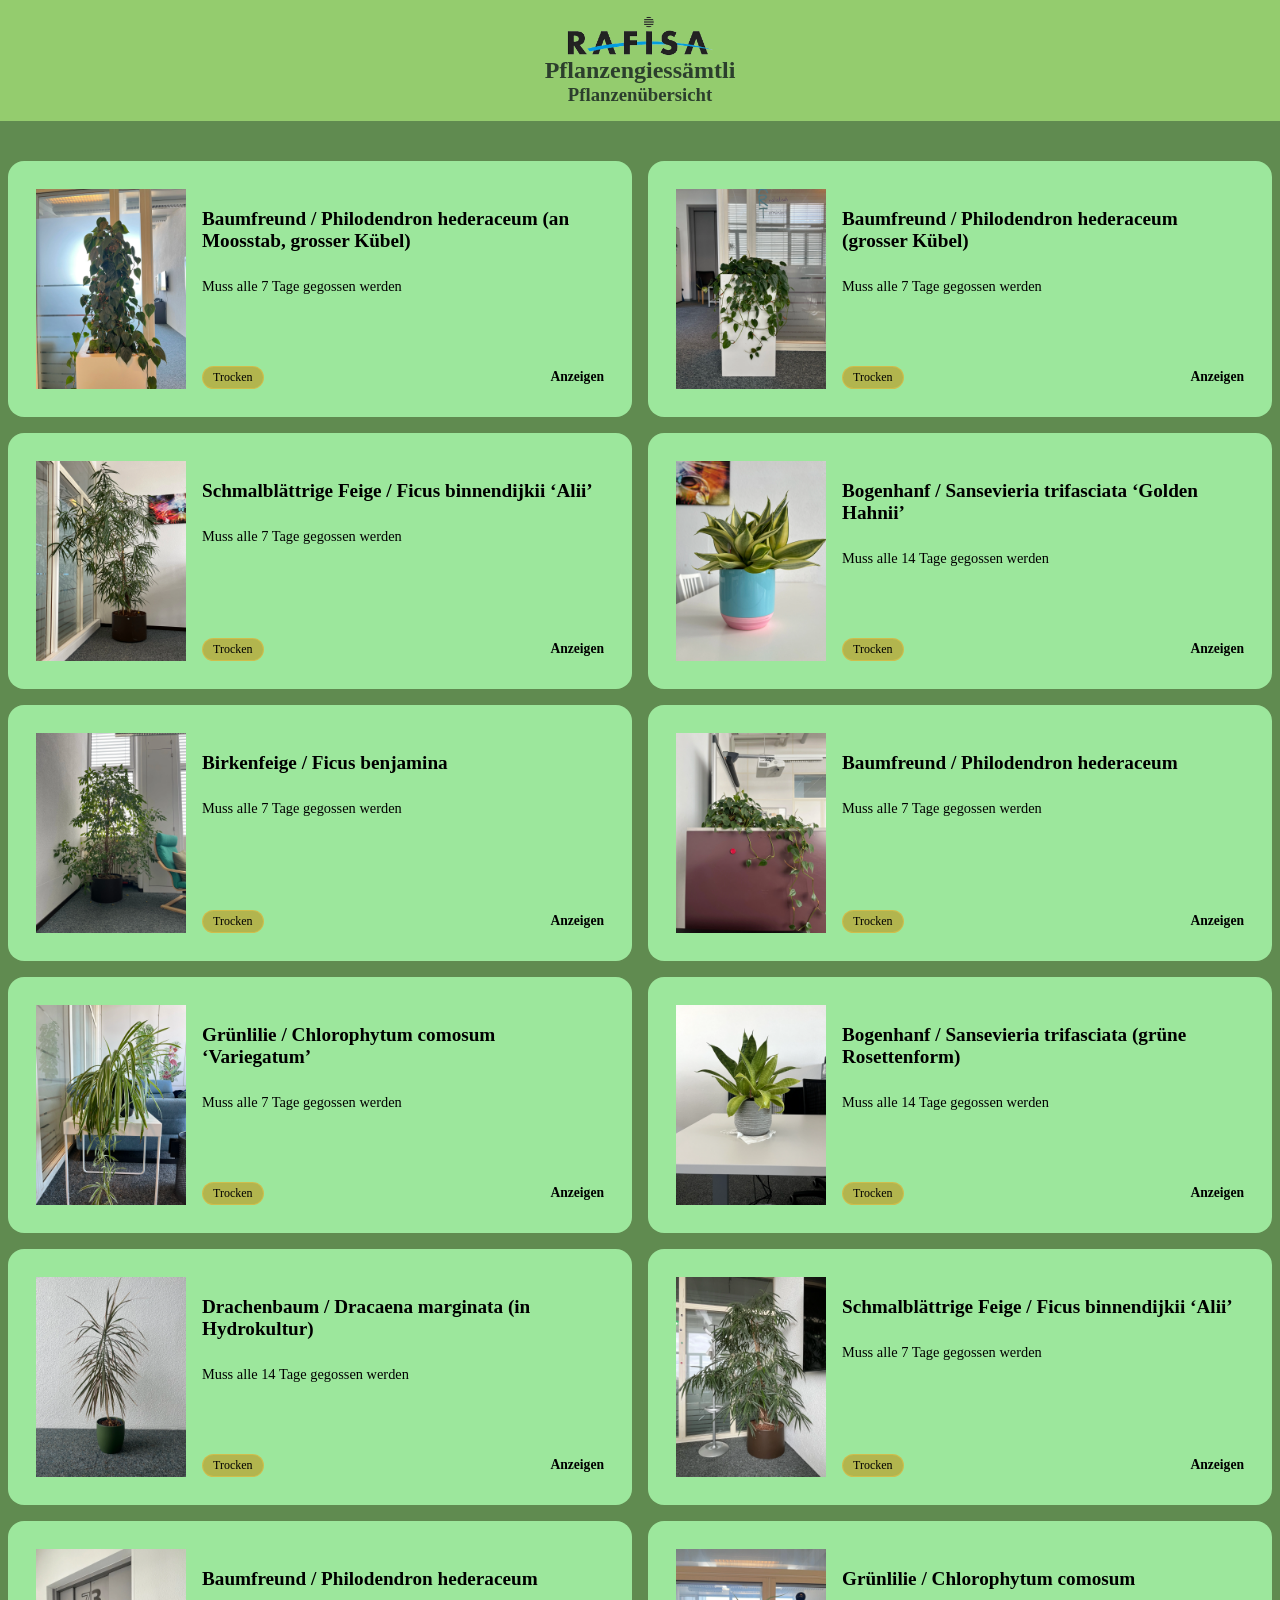
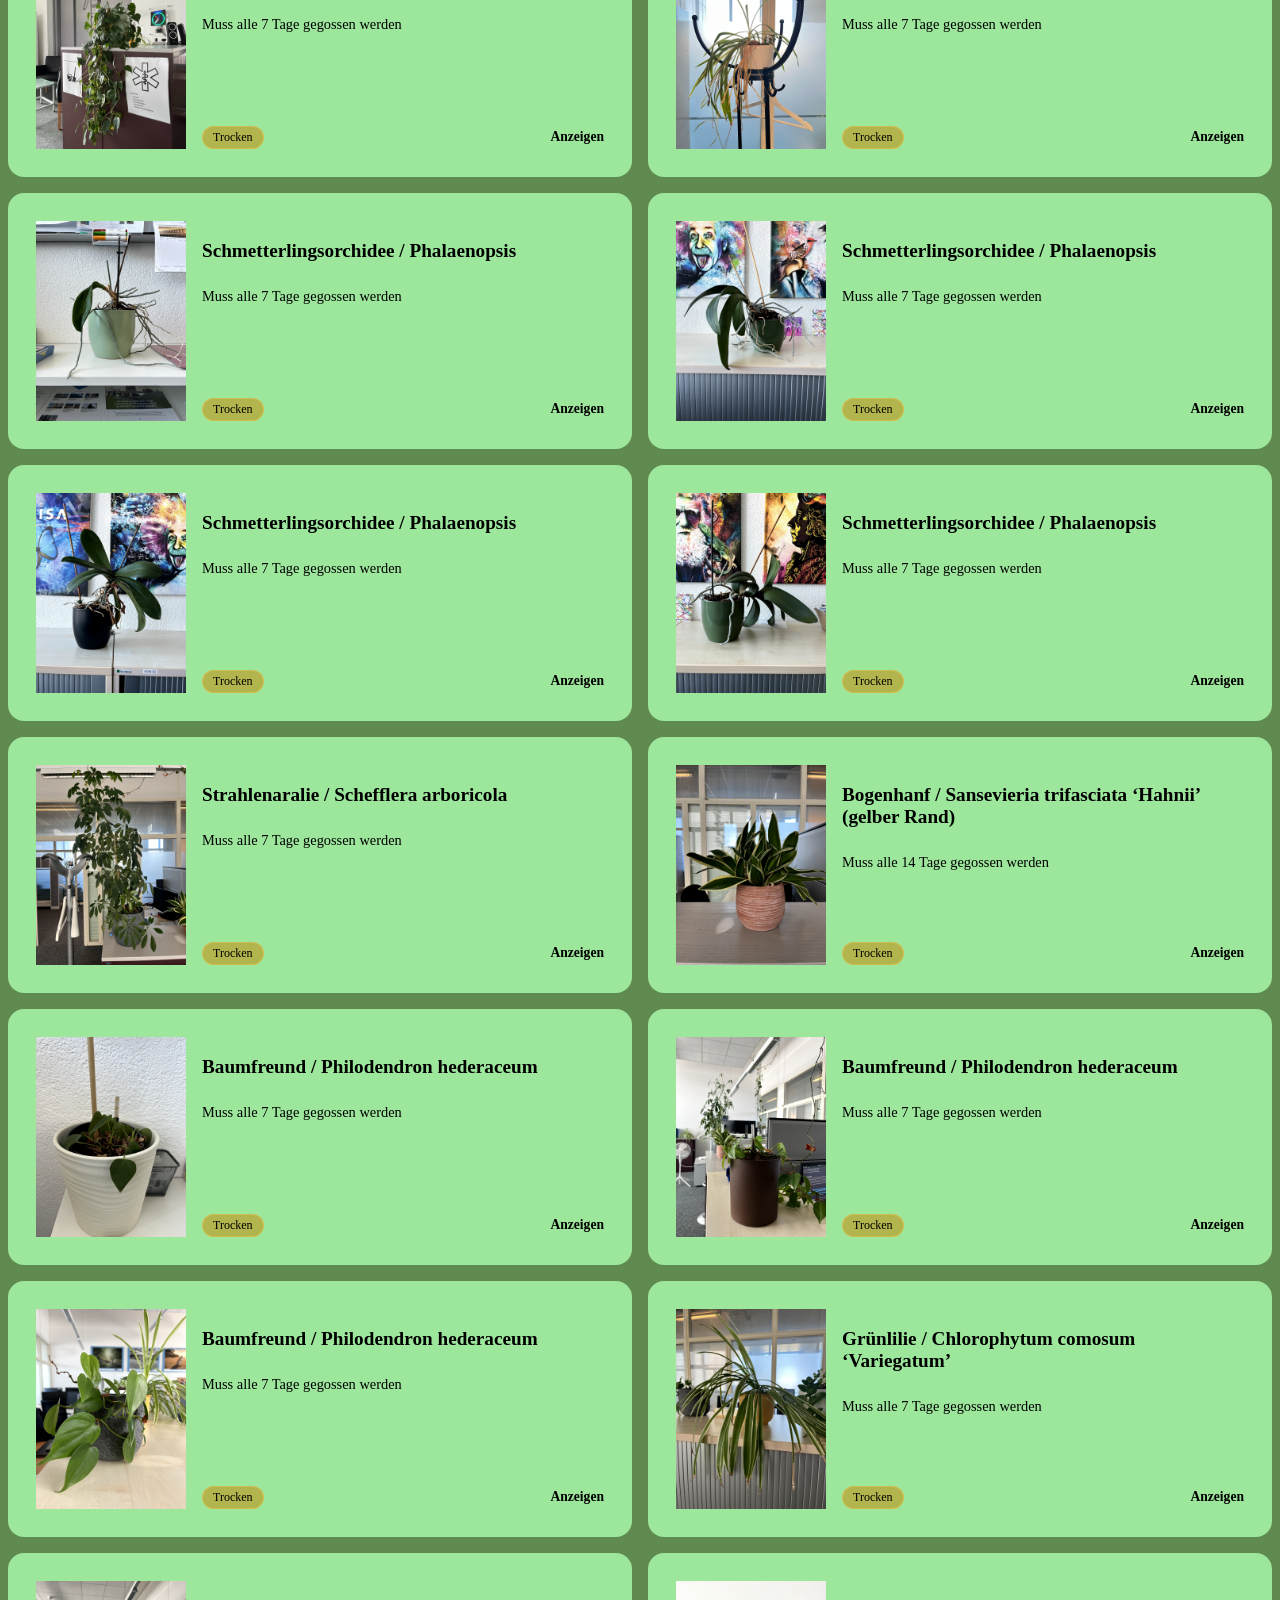
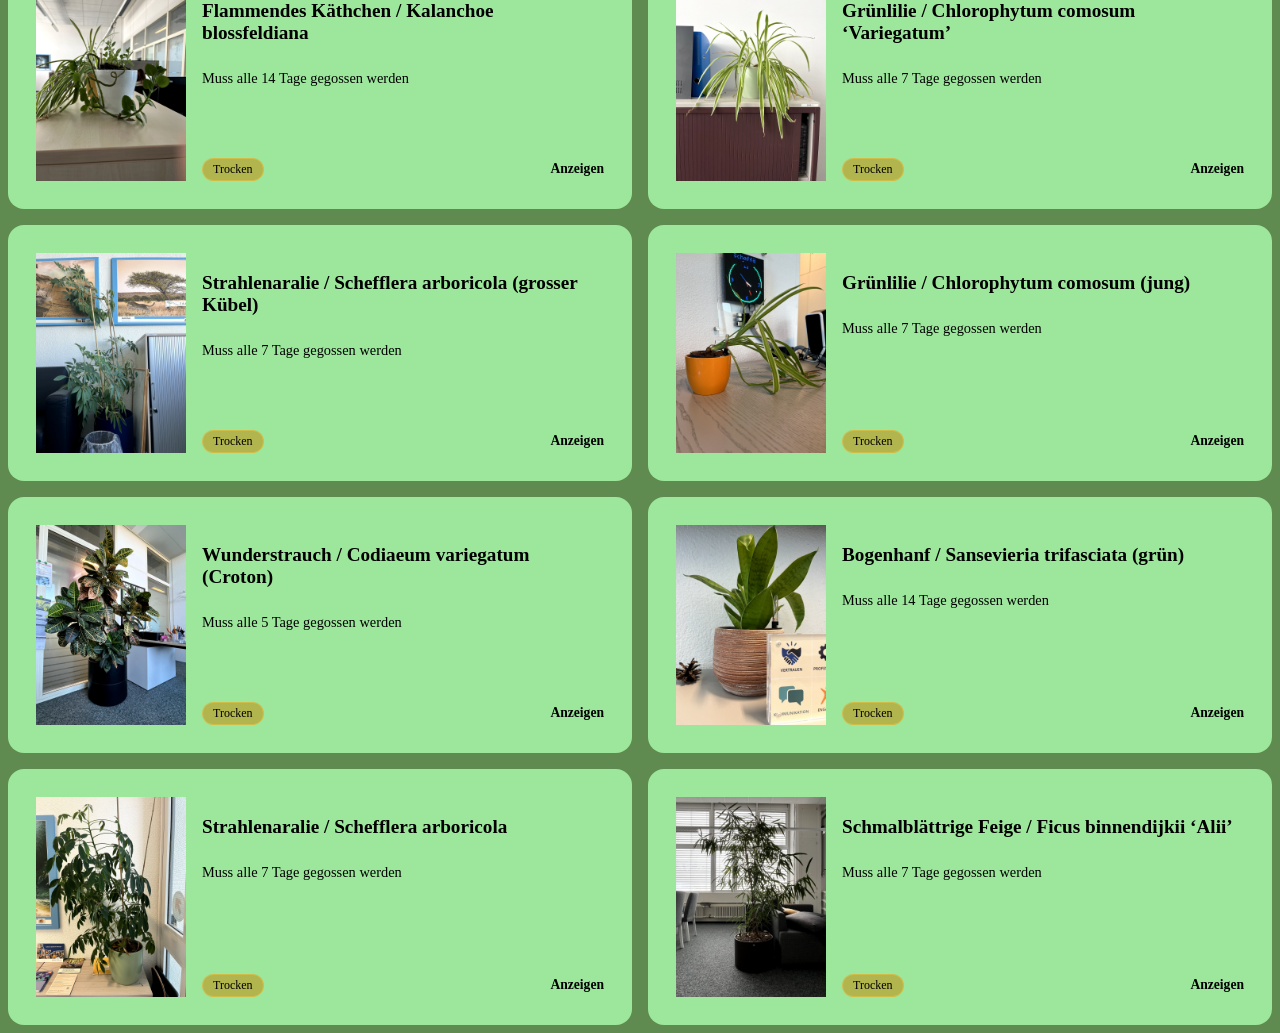
==== commit 6dc0d4ff: "stripped down the html to make it more dynamic and almost lost my mind doing it (:" ====
--- a/index.html
+++ b/index.html
@@ -18,366 +18,6 @@
     <div>
       <div class="cards-grid" id="cards-grid">
 
-          <div class="card">
-              <img id="71" src="images-webp/1.webp" width="150">
-            <div class="card-text">
-              <h3 id="81" class="card-title">something broke</h3>
-                <p id="91" class="card-desc">Muss alle 7 Tage mal gegossen werden</p>
-              <div class="card-footer">
-                <span class="tag" id="1">No Data</span>
-                <a class="card-link" href="pflanze.html?id=1">Anzeigen</a>
-              </div>
-            </div>
-          </div>
-        
-          <div class="card">
-              <img id="72" src="images-webp/2.webp" width="150">
-            <div class="card-text">
-              <h3 id="82" class="card-title">Kleternder Philodendron hederaceum</h3>
-                <p id="92" class="card-desc">Muss alle 7 Tage mal gegossen werden</p>
-              <div class="card-footer">
-                <span class="tag" id="2">No Data</span>
-                <a class="card-link" href="pflanze.html?id=2">Anzeigen</a>
-              </div>
-            </div>
-          </div>
-        
-          <div class="card">
-              <img id="73" src="images-webp/3.webp" width="150">
-            <div class="card-text">
-              <h3 id="83" class="card-title">Schmalblättrige Feige / Ficus binnendijkii ‘Alii’</h3>
-                <p id="93" class="card-desc">Muss alle 7 Tage gegossen werden</p>
-              <div class="card-footer">
-                <span class="tag" id="3">No Data</span>
-                <a class="card-link" href="pflanze.html?id=3">Anzeigen</a>
-              </div>
-            </div>
-          </div>
-        
-          <div class="card">
-              <img id="74" src="images-webp/4.webp" width="150">
-            <div class="card-text">
-              <h3 id="84" class="card-title">Bogenhanf </h3>
-                <p id="94" class="card-desc">Muss alle 14 Tage gegossen werden</p>
-              <div class="card-footer">
-                <span class="tag" id="4">No Data</span>
-                <a class="card-link" href="pflanze.html?id=4">Anzeigen</a>
-              </div>
-            </div>
-          </div>
-        
-          <div class="card">
-              <img id="75" src="images-webp/5.webp" width="150">
-            <div class="card-text">
-              <h3 id="85" class="card-title">Birkenfeige / Ficus benjamina</h3>
-                <p id="95" class="card-desc">Muss alle 7 Tage gegossen werden</p>
-              <div class="card-footer">
-                <span class="tag" id="5">No Data</span>
-                <a class="card-link" href="pflanze.html?id=5">Anzeigen</a>
-              </div>
-            </div>
-          </div>
-        
-          <div class="card">
-              <img id="76" src="images-webp/6.webp" width="150">
-            <div class="card-text">
-              <h3 id="86" class="card-title">Kleternder Philodendron hederaceum</h3>
-                <p id="96" class="card-desc">Muss alle 7 tage mal gegossen werden</p>
-              <div class="card-footer">
-                <span class="tag" id="6">No Data</span>
-                <a class="card-link" href="pflanze.html?id=6">Anzeigen</a>
-              </div>
-            </div>
-          </div>
-        
-          <div class="card">
-              <img id="77" src="images-webp/7.webp" width="150">
-            <div class="card-text">
-              <h3 id="87" class="card-title">Grünlilie</h3>
-                <p id="97" class="card-desc">Muss alle 7 Tage gegossen werden</p>
-              <div class="card-footer">
-                <span class="tag" id="7">No Data</span>
-                <a class="card-link" href="pflanze.html?id=7">Anzeigen</a>
-              </div>
-            </div>
-          </div>
-        
-          <div class="card">
-              <img id="78" src="images-webp/8.webp" width="150">
-            <div class="card-text">
-              <h3 id="88" class="card-title">Bogenhanf</h3>
-                <p id="98" class="card-desc">Muss alle 14 Tage gegossen werden</p>
-              <div class="card-footer">
-                <span class="tag" id="8">No Data</span>
-                <a class="card-link" href="pflanze.html?id=8">Anzeigen</a>
-              </div>
-            </div>
-          </div>
-        
-          <div class="card">
-              <img id="79" src="images-webp/9.webp" width="150">
-            <div class="card-text">
-              <h3 id="89" class="card-title">Drachenbaum</h3>
-                <p id="99" class="card-desc">Muss alle 14 Tage gegossen werden</p>
-              <div class="card-footer">
-                <span class="tag" id="9">No Data</span>
-                <a class="card-link" href="pflanze.html?id=9">Anzeigen</a>
-              </div>
-            </div>
-          </div>
-        
-          <div class="card">
-              <img id="710" src="images-webp/10.webp" width="150">
-            <div class="card-text">
-              <h3 id="810" class="card-title">Schmalblättrige Feige / Ficus binnendijkii ‘Alii’</h3>
-                <p id="910" class="card-desc">Muss alle 7 Tage gegossen werden</p>
-              <div class="card-footer">
-                <span class="tag" id="10">No Data</span>
-                <a class="card-link" href="pflanze.html?id=10">Anzeigen</a>
-              </div>
-            </div>
-          </div>
-        
-          <div class="card">
-              <img id="711" src="images-webp/11.webp" width="150">
-            <div class="card-text">
-              <h3 id="811" class="card-title">Kleternder Philodendron hederaceum</h3>
-                <p id="911" class="card-desc">Muss alle 7 tage mal gegossen werden</p>
-              <div class="card-footer">
-                <span class="tag" id="11">No Data</span>
-                <a class="card-link" href="pflanze.html?id=11">Anzeigen</a>
-              </div>
-            </div>
-          </div>
-        
-          <div class="card">
-              <img id="712" src="images-webp/12.webp" width="150">
-            <div class="card-text">
-              <h3 id="812" class="card-title">Grünlilie</h3>
-                <p id="912" class="card-desc">Muss alle 7 Tage gegossen werden</p>
-              <div class="card-footer">
-                <span class="tag" id="12">No Data</span>
-                <a class="card-link" href="pflanze.html?id=12">Anzeigen</a>
-              </div>
-            </div>
-          </div>
-        
-          <div class="card">
-              <img id="713" src="images-webp/13.webp" width="150">
-            <div class="card-text">
-              <h3 id="813" class="card-title">Schmetterlingsorchidee</h3>
-                <p id="913" class="card-desc">Muss alle 7 Tage gegossen werden</p>
-              <div class="card-footer">
-                <span class="tag" id="13">No Data</span>
-                <a class="card-link" href="pflanze.html?id=13">Anzeigen</a>
-              </div>
-            </div>
-          </div>
-        
-          <div class="card">
-              <img id="714" src="images-webp/14.webp" width="150">
-            <div class="card-text">
-              <h3 id="814" class="card-title">Schmetterlingsorchidee</h3>
-                <p id="914" class="card-desc">Muss alle 7 Tage gegossen werden</p>
-              <div class="card-footer">
-                <span class="tag" id="14">No Data</span>
-                <a class="card-link" href="pflanze.html?id=14">Anzeigen</a>
-              </div>
-            </div>
-          </div>
-        
-          <div class="card">
-              <img id="715" src="images-webp/15.webp" width="150">
-            <div class="card-text">
-              <h3 id="815" class="card-title">Schmetterlingsorchidee</h3>
-                <p id="915" class="card-desc">Muss alle 7 Tage gegossen werden</p>
-              <div class="card-footer">
-                <span class="tag" id="15">No Data</span>
-                <a class="card-link" href="pflanze.html?id=15">Anzeigen</a>
-              </div>
-            </div>
-          </div>
-        
-          <div class="card">
-              <img id="716" src="images-webp/16.webp" width="150">
-            <div class="card-text">
-              <h3 id="816" class="card-title">Schmetterlingsorchidee</h3>
-                <p id="916" class="card-desc">Muss alle 7 Tage gegossen werden</p>
-              <div class="card-footer">
-                <span class="tag" id="16">No Data</span>
-                <a class="card-link" href="pflanze.html?id=16">Anzeigen</a>
-              </div>
-            </div>
-          </div>
-        
-          <div class="card">
-              <img id="717" src="images-webp/17.webp" width="150">
-            <div class="card-text">
-              <h3 id="817" class="card-title">Strahlenaralie</h3>
-                <p id="917" class="card-desc">Muss alle 7 Tage gegossen werden</p>
-              <div class="card-footer">
-                <span class="tag" id="17">No Data</span>
-                <a class="card-link" href="pflanze.html?id=17">Anzeigen</a>
-              </div>
-            </div>
-          </div>
-        
-          <div class="card">
-              <img id="718" src="images-webp/18.webp" width="150">
-            <div class="card-text">
-              <h3 id="818" class="card-title">Bogenhanf</h3>
-                <p id="918" class="card-desc">Muss alle 14 Tage gegossen werden</p>
-              <div class="card-footer">
-                <span class="tag" id="18">No Data</span>
-                <a class="card-link" href="pflanze.html?id=18">Anzeigen</a>
-              </div>
-            </div>
-          </div>
-        
-          <div class="card">
-              <img id="719" src="images-webp/19.webp" width="150">
-            <div class="card-text">
-              <h3 id="819" class="card-title"> Philodendron hederaceum</h3>
-                <p id="919" class="card-desc">Muss alle 7 Tage gegossen werden</p>
-              <div class="card-footer">
-                <span class="tag" id="19">No Data</span>
-                <a class="card-link" href="pflanze.html?id=19">Anzeigen</a>
-              </div>
-            </div>
-          </div>
-        
-          <div class="card">
-              <img id="720" src="images-webp/20.webp" width="150">
-            <div class="card-text">
-              <h3 id="820" class="card-title">Kleternder Philodendron hederaceum</h3>
-                <p id="920" class="card-desc">Muss alle 7 tage mal gegossen werden</p>
-              <div class="card-footer">
-                <span class="tag" id="20">No Data</span>
-                <a class="card-link" href="pflanze.html?id=20">Anzeigen</a>
-              </div>
-            </div>
-          </div>
-        
-          <div class="card">
-              <img id="721" src="images-webp/21.webp" width="150">
-            <div class="card-text">
-              <h3 id="821" class="card-title"> Herzblatt Philodendron</h3>
-                <p id="921" class="card-desc">Muss alle 7 Tage gegossen werden</p>
-              <div class="card-footer">
-                <span class="tag" id="21">No Data</span>
-                <a class="card-link" href="pflanze.html?id=21">Anzeigen</a>
-              </div>
-            </div>
-          </div>
-        
-          <div class="card">
-              <img id="722" src="images-webp/22.webp" width="150">
-            <div class="card-text">
-              <h3 id="822" class="card-title">Grünlilie</h3>
-                <p id="922" class="card-desc">Muss alle 7 Tage gegossen werden</p>
-              <div class="card-footer">
-                <span class="tag" id="22">No Data</span>
-                <a class="card-link" href="pflanze.html?id=22">Anzeigen</a>
-              </div>
-            </div>
-          </div>
-        
-          <div class="card">
-              <img id="723" src="images-webp/23.webp" width="150">
-            <div class="card-text">
-              <h3 id="823" class="card-title">Flammendes Käthchen<br>Kalanchoe blossfeldiana </h3>
-                <p id="923" class="card-desc">Muss alle 14 Tage gegossen werden</p>
-              <div class="card-footer">
-                <span class="tag" id="23">No Data</span>
-                <a class="card-link" href="pflanze.html?id=23">Anzeigen</a>
-              </div>
-            </div>
-          </div>
-                    
-          <div class="card">
-              <img id="724" src="images-webp/24.webp" width="150">
-            <div class="card-text">
-              <h3 id="824" class="card-title">Grünlilie</h3>
-                <p id="924" class="card-desc">Muss alle 7 Tage gegossen werden</p>
-              <div class="card-footer">
-                <span class="tag" id="24">No Data</span>
-                <a class="card-link" href="pflanze.html?id=24">Anzeigen</a>
-              </div>
-            </div>
-          </div>
-                  
-          <div class="card">
-              <img id="725" src="images-webp/25.webp" width="150">
-            <div class="card-text">
-              <h3 id="825" class="card-title">Strahlenaralie</h3>
-                <p id="925" class="card-desc">Muss alle 7 Tage gegossen werden</p>
-              <div class="card-footer">
-                <span class="tag" id="25">No Data</span>
-                <a class="card-link" href="pflanze.html?id=25">Anzeigen</a>
-              </div>
-            </div>
-          </div>
-        
-          <div class="card">
-              <img id="726" src="images-webp/26.webp" width="150">
-            <div class="card-text">
-              <h3 id="826" class="card-title">Grünlilie</h3>
-                <p id="926" class="card-desc">Muss alle 7 Tage gegossen werden</p>
-              <div class="card-footer">
-                <span class="tag" id="26">No Data</span>
-                <a class="card-link" href="pflanze.html?id=26">Anzeigen</a>
-              </div>
-            </div>
-          </div>
-        
-          <div class="card">
-              <img id="727" src="images-webp/27.webp" width="150">
-            <div class="card-text">
-              <h3 id="827" class="card-title">Wunderstrauch</h3>
-                <p id="927" class="card-desc">Muss alle 5 Tage gegossen werden</p>
-              <div class="card-footer">
-                <span class="tag" id="27">No Data</span>
-                <a class="card-link" href="pflanze.html?id=27">Anzeigen</a>
-              </div>
-            </div>
-          </div>
-        
-          <div class="card">
-              <img id="728" src="images-webp/28.webp" width="150">
-            <div class="card-text">
-              <h3 id="828" class="card-title">Bogenhanf</h3>
-                <p id="928" class="card-desc">Muss alle 14 Tage gegossen werden</p>
-              <div class="card-footer">
-                <span class="tag" id="28">No Data</span>
-                <a class="card-link" href="pflanze.html?id=28">Anzeigen</a>
-              </div>
-            </div>
-          </div>
-        
-          <div class="card">
-              <img id="729" src="images-webp/29.webp" width="150">
-            <div class="card-text">
-              <h3 id="829" class="card-title">Strahlenaralie</h3>
-                <p id="929" class="card-desc">Muss alle 7 Tage gegossen werden</p>
-              <div class="card-footer">
-                <span class="tag" id="29">No Data</span>
-                <a class="card-link" href="pflanze.html?id=29">Anzeigen</a>
-              </div>
-            </div>
-          </div>
-                     
-          <div class="card">
-              <img id="730" src="images-webp/30.webp" width="150">
-            <div class="card-text">
-              <h3 id="830" class="card-title">Schmalblättrige Feige</h3>
-                <p id="930" class="card-desc">Muss alle 7 Tage gegossen werden</p>
-              <div class="card-footer">
-                <span class="tag" id="30">No Data</span>
-                <a class="card-link" href="pflanze.html?id=30">Anzeigen</a>
-              </div>
-            </div>
-          </div>
-             
       </div>
       
   </section>
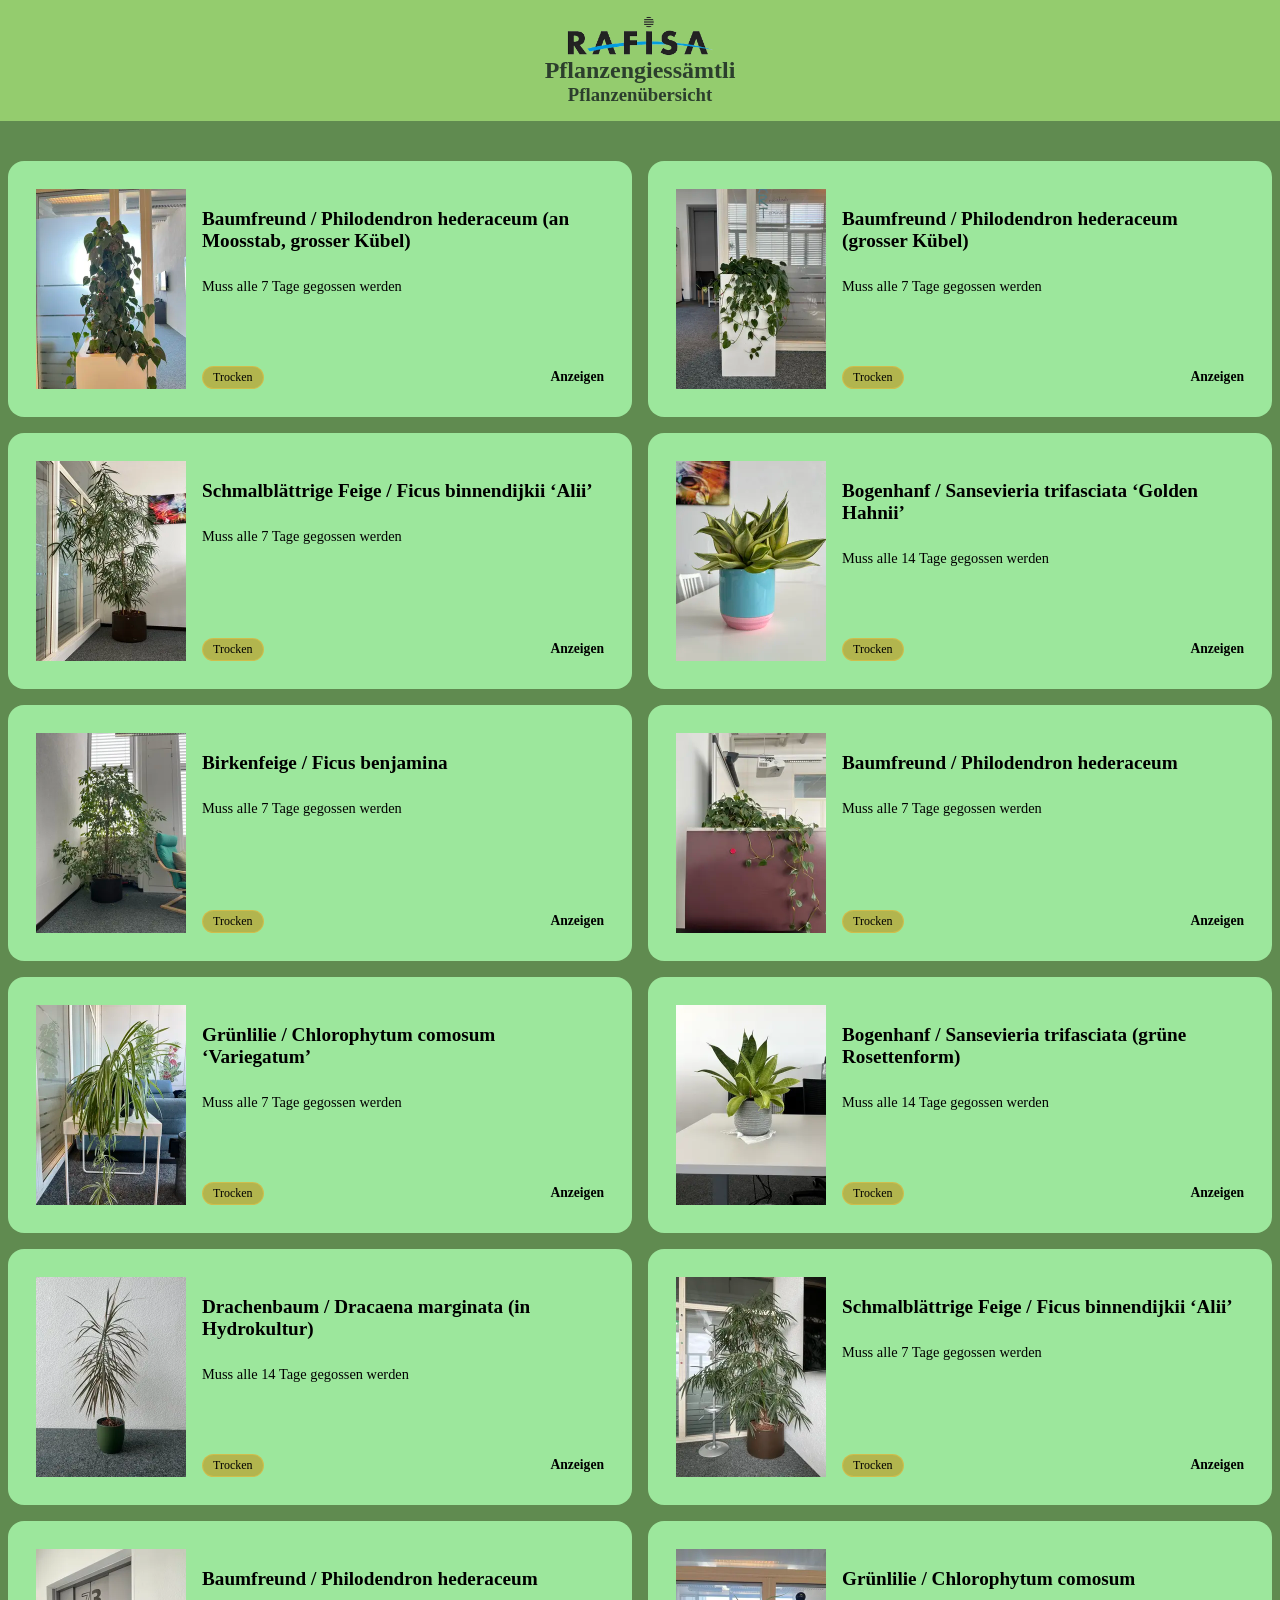
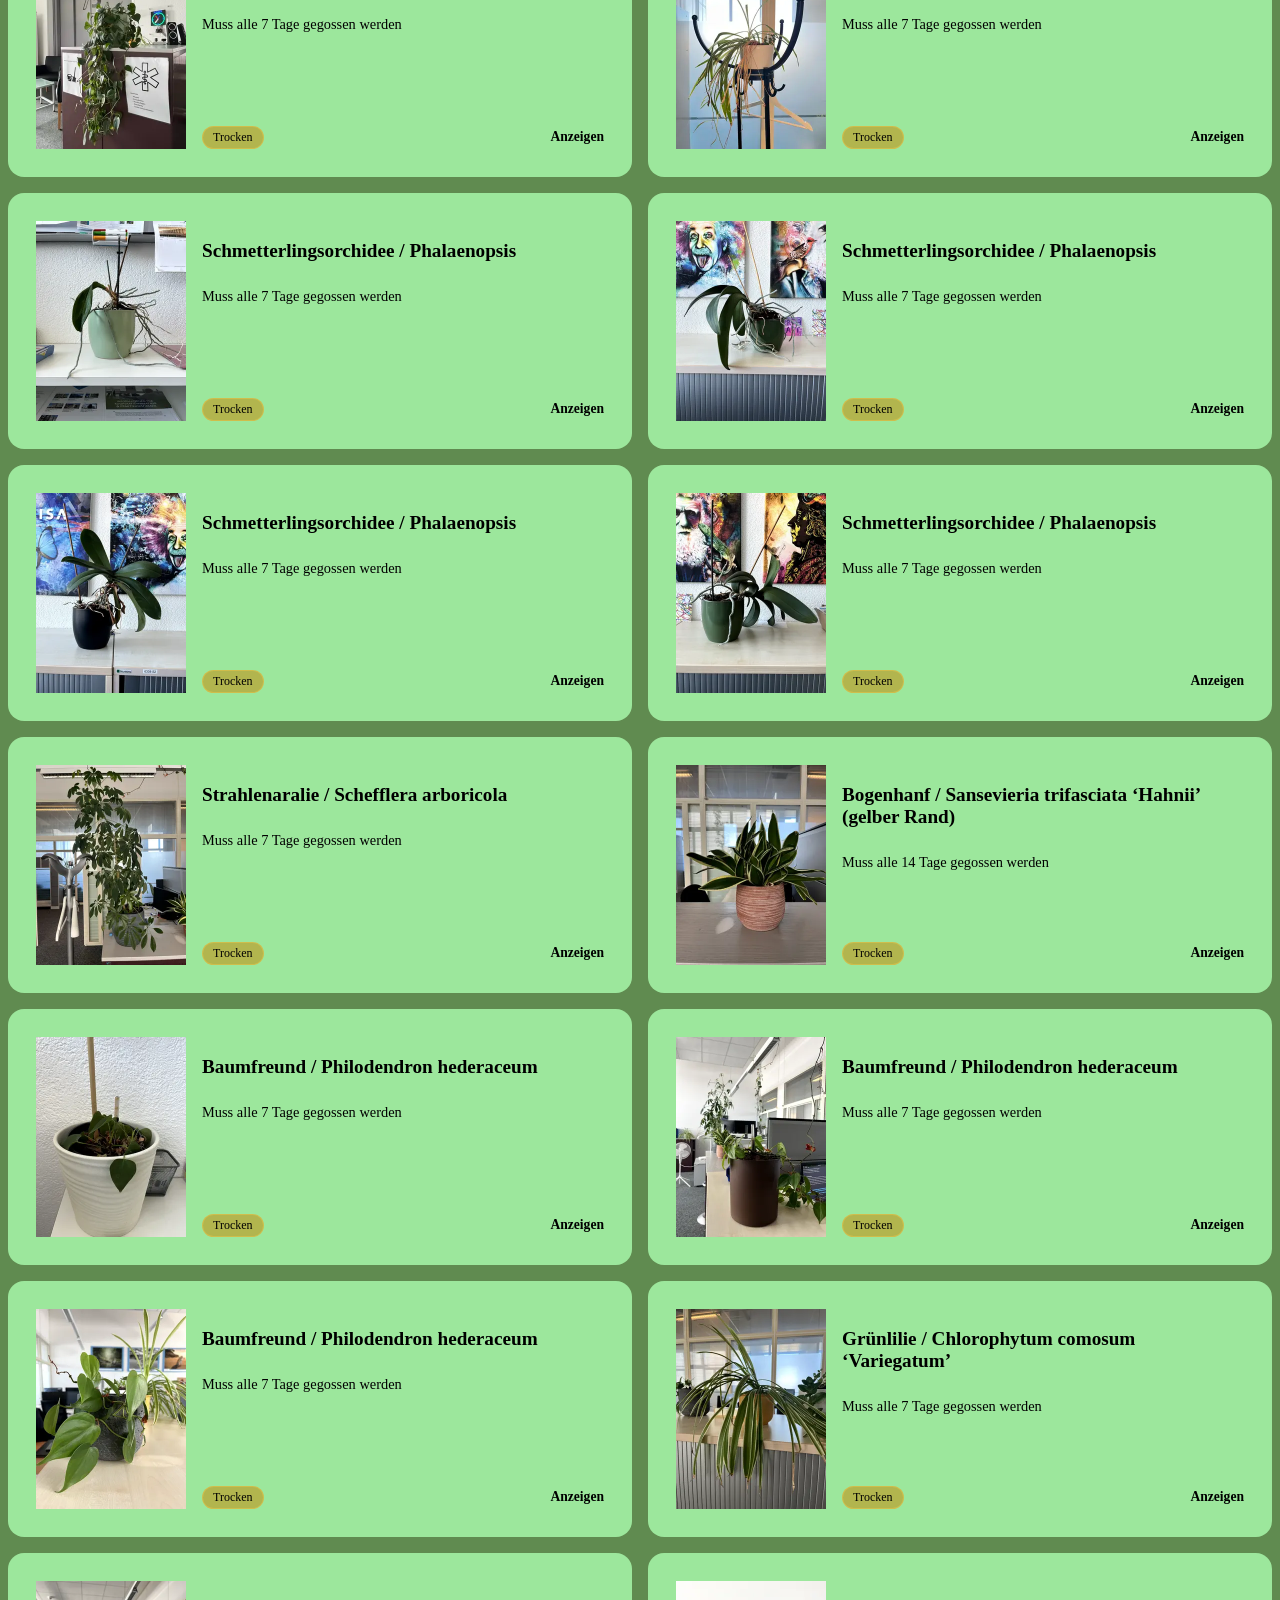
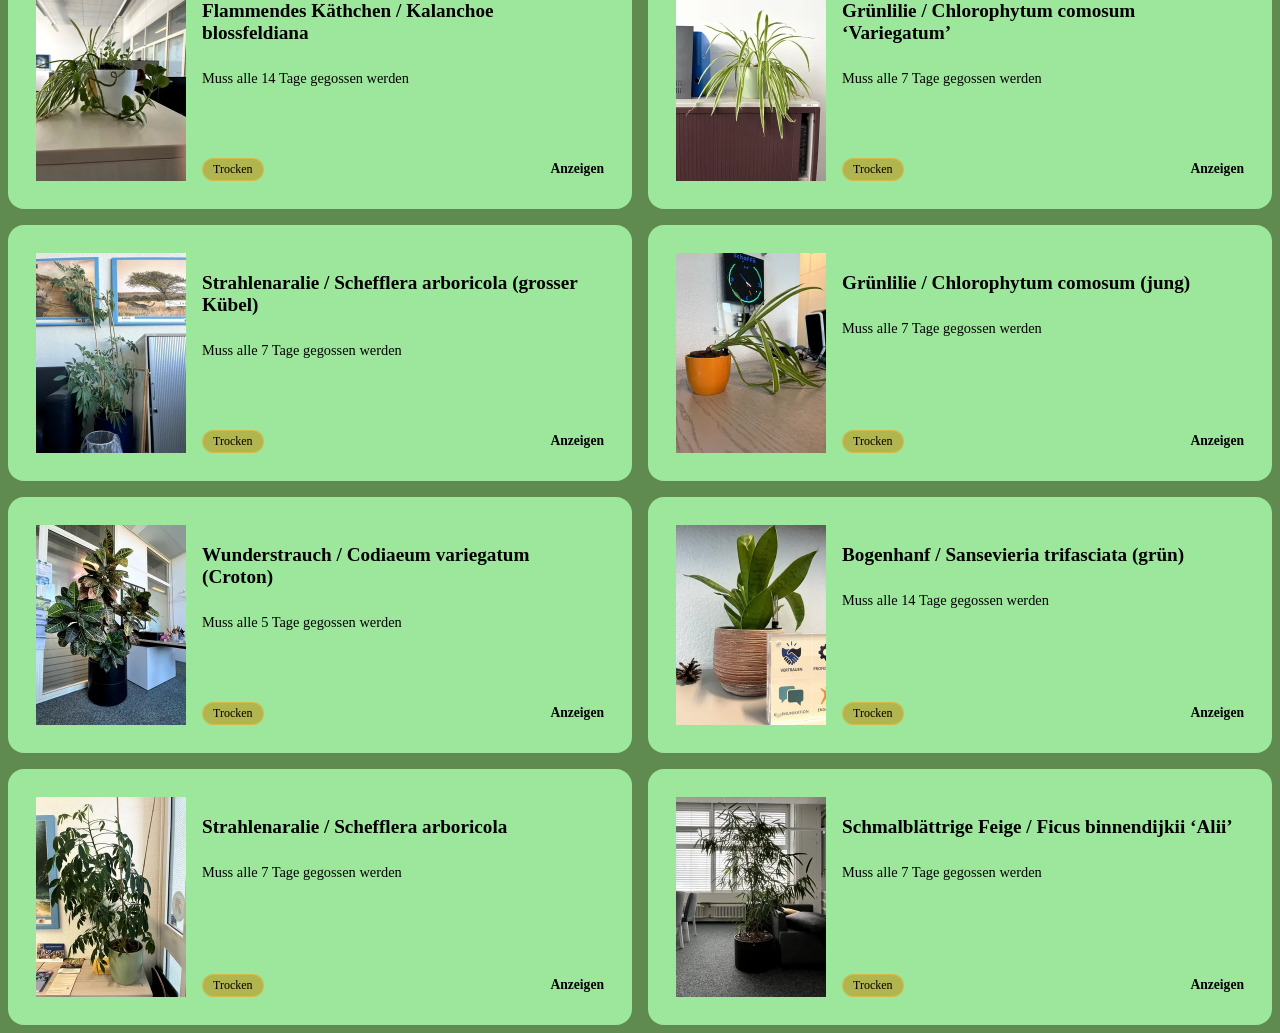
==== commit 97456fdc: "Bugfixes and improvements such as spelling (,:" ====
--- a/index.html
+++ b/index.html
@@ -17,7 +17,7 @@
 
     <div>
       <div class="cards-grid" id="cards-grid">
-
+        <img src="images-webp/bugcat-loading.gif">
       </div>
       
   </section>
--- a/style.css
+++ b/style.css
@@ -125,6 +125,7 @@
   color: rgb(44, 63, 45);
   padding: 15px;
   z-index: 1000;
+  margin-top: 100;
   margin-bottom: 2em;
 }
 
@@ -149,8 +150,9 @@
 }
 
 .water-btn {
-    border: rgba(0, 102, 255, 0.849);
-    background-color: rgba(60, 140, 220, 0.63);
+    color: black;
+    border-color: rgba(0, 102, 255, 0.849);
+    background-color: rgba(87, 194, 255, 0.63);
 }
 
 .water-btn:disabled {
